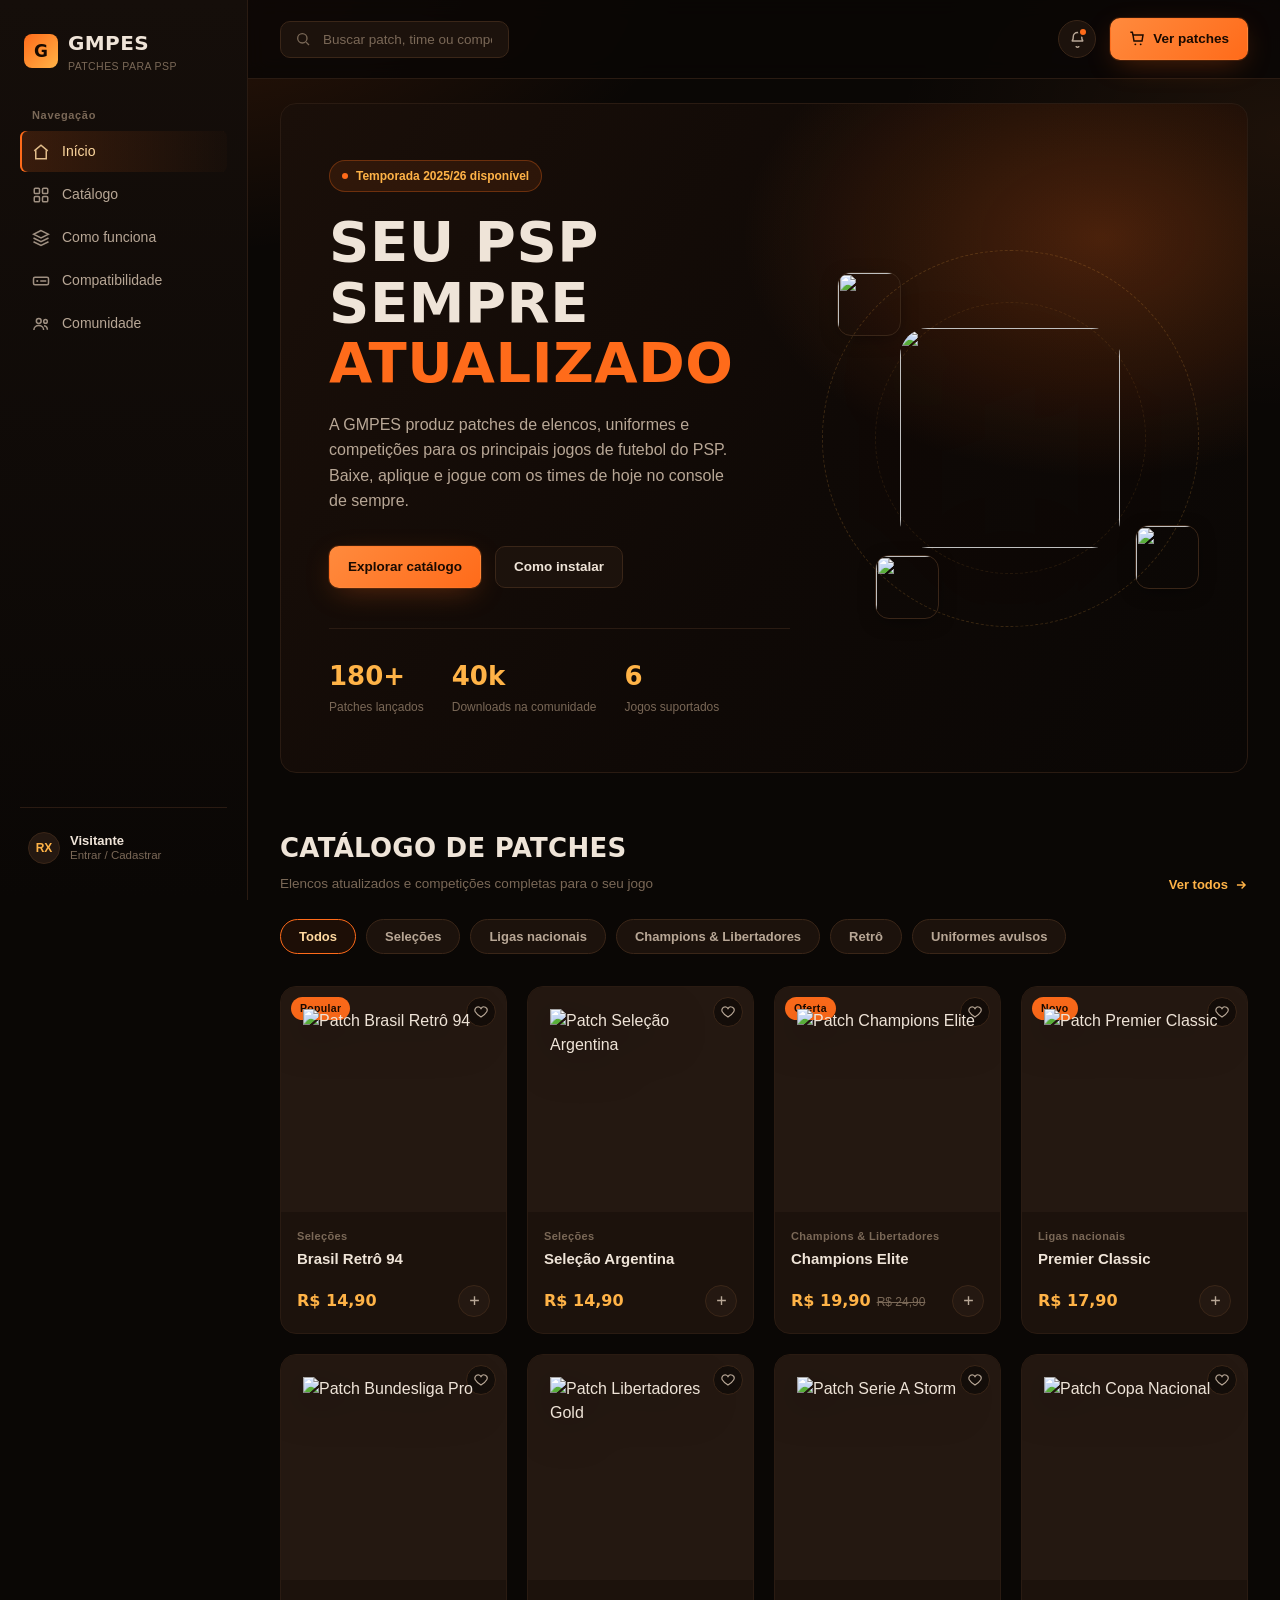
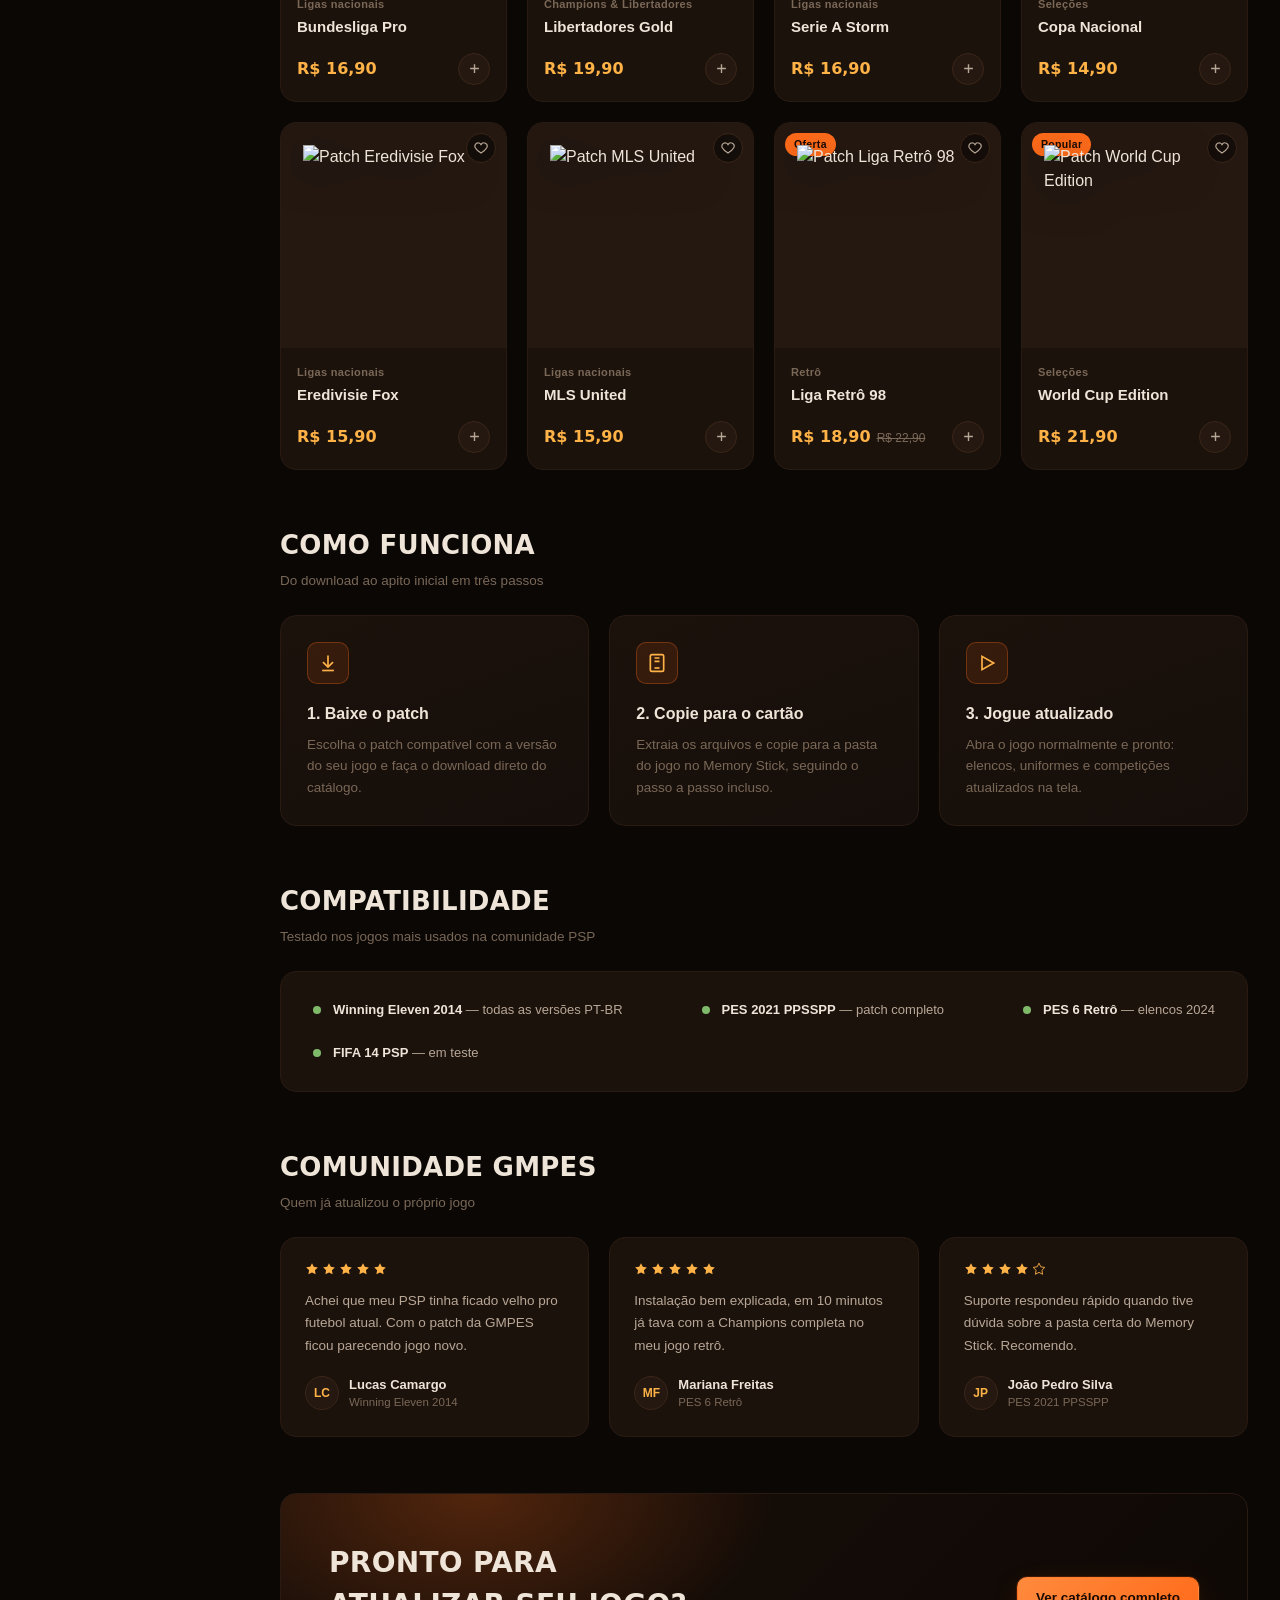
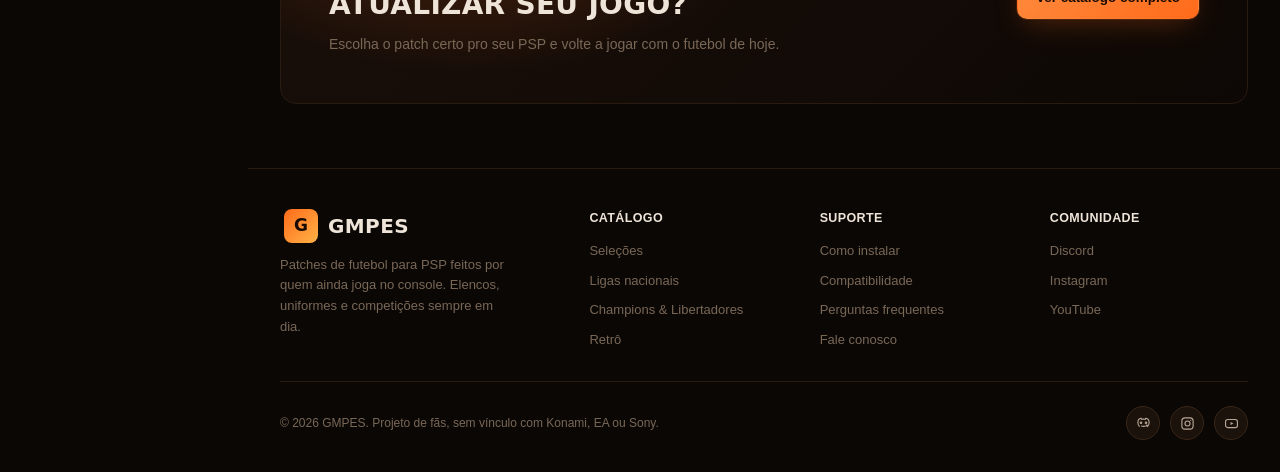
==== index.html @ edc8a73b "Add files via upload" ====
<!DOCTYPE html>
<html lang="pt-BR">
<head>
<meta charset="UTF-8">
<meta name="viewport" content="width=device-width, initial-scale=1.0">
<title>GMPES — Patches para PSP</title>
<meta name="description" content="GMPES cria patches de atualização para jogos de futebol no PSP: uniformes, elencos e competições sempre em dia.">
<link rel="icon" href="data:image/svg+xml,<svg xmlns=%22http://www.w3.org/2000/svg%22 viewBox=%220 0 100 100%22><rect width=%22100%22 height=%22100%22 rx=%2222%22 fill=%22%230A0705%22/><text x=%2250%22 y=%2266%22 font-size=%2255%22 font-family=%22Arial%22 font-weight=%22900%22 fill=%22%23FF6B1A%22 text-anchor=%22middle%22>G</text></svg>">
<link rel="stylesheet" href="styles.css">
</head>
<body>

<div class="bg-glow"></div>
<div class="sidebar-overlay" id="overlay"></div>

<div class="shell">

  <!-- ============ SIDEBAR ============ -->
  <aside class="sidebar" id="sidebar">
    <div class="brand">
      <div class="brand-mark">G</div>
      <div>
        <span class="brand-name">GMPES</span>
        <span class="brand-tag">PATCHES PARA PSP</span>
      </div>
    </div>

    <nav>
      <div class="nav-group-label">Navegação</div>
      <ul class="nav-list">
        <li><a class="nav-link active" href="#inicio">
          <svg viewBox="0 0 24 24" fill="none" stroke="currentColor" stroke-width="2"><path d="M3 10.5 12 3l9 7.5"/><path d="M5 9.5V21h14V9.5"/></svg>
          Início
        </a></li>
        <li><a class="nav-link" href="#catalogo">
          <svg viewBox="0 0 24 24" fill="none" stroke="currentColor" stroke-width="2"><rect x="3" y="3" width="7" height="7" rx="1.5"/><rect x="14" y="3" width="7" height="7" rx="1.5"/><rect x="3" y="14" width="7" height="7" rx="1.5"/><rect x="14" y="14" width="7" height="7" rx="1.5"/></svg>
          Catálogo
        </a></li>
        <li><a class="nav-link" href="#como-funciona">
          <svg viewBox="0 0 24 24" fill="none" stroke="currentColor" stroke-width="2"><path d="M12 2 2 7l10 5 10-5-10-5Z"/><path d="M2 17l10 5 10-5"/><path d="M2 12l10 5 10-5"/></svg>
          Como funciona
        </a></li>
        <li><a class="nav-link" href="#compatibilidade">
          <svg viewBox="0 0 24 24" fill="none" stroke="currentColor" stroke-width="2"><rect x="2" y="7" width="20" height="10" rx="2"/><circle cx="7" cy="12" r="1.4" fill="currentColor" stroke="none"/><path d="M11 12h8"/></svg>
          Compatibilidade
        </a></li>
        <li><a class="nav-link" href="#comunidade">
          <svg viewBox="0 0 24 24" fill="none" stroke="currentColor" stroke-width="2"><circle cx="9" cy="8" r="3.2"/><path d="M2.5 20c0-3.6 2.9-6 6.5-6s6.5 2.4 6.5 6"/><circle cx="18" cy="8.5" r="2.4"/><path d="M16 14.2c2.6.4 4.5 2.4 4.5 5.3"/></svg>
          Comunidade
        </a></li>
      </ul>
    </nav>

    <div class="sidebar-footer">
      <div class="user-chip">
        <div class="user-avatar">RX</div>
        <div class="user-meta">
          <span class="user-name">Visitante</span>
          <span class="user-role">Entrar / Cadastrar</span>
        </div>
      </div>
    </div>
  </aside>

  <!-- ============ MAIN ============ -->
  <div class="main">

    <!-- Topbar -->
    <header class="topbar">
      <div style="display:flex; align-items:center; gap:14px;">
        <button class="menu-toggle" id="menuToggle" aria-label="Abrir menu">
          <svg viewBox="0 0 24 24" fill="none" stroke="currentColor" stroke-width="2"><path d="M3 6h18M3 12h18M3 18h18"/></svg>
        </button>
        <div class="search">
          <svg viewBox="0 0 24 24" fill="none" stroke="currentColor" stroke-width="2"><circle cx="11" cy="11" r="7"/><path d="m21 21-4.3-4.3"/></svg>
          <input type="text" placeholder="Buscar patch, time ou competição...">
        </div>
      </div>
      <div class="topbar-actions">
        <button class="icon-btn" aria-label="Notificações">
          <svg viewBox="0 0 24 24" fill="none" stroke="currentColor" stroke-width="2"><path d="M6 8a6 6 0 0 1 12 0c0 5 2 6 2 6H4s2-1 2-6Z"/><path d="M10 21a2 2 0 0 0 4 0"/></svg>
          <span class="icon-dot"></span>
        </button>
        <a href="#catalogo" class="btn btn-primary">
          <svg viewBox="0 0 24 24" width="16" height="16" fill="none" stroke="currentColor" stroke-width="2.2"><path d="M6 6h15l-1.5 9h-12L6 6Z"/><path d="M6 6 5 2H2"/><circle cx="9.5" cy="20" r="1.4" fill="currentColor" stroke="none"/><circle cx="17.5" cy="20" r="1.4" fill="currentColor" stroke="none"/></svg>
          Ver patches
        </a>
      </div>
    </header>

    <!-- Hero -->
    <section class="hero" id="inicio">
      <div class="hero-content">
        <div class="hero-eyebrow"><span class="pulse"></span> Temporada 2025/26 disponível</div>
        <h1>Seu PSP<br>sempre <span class="hl">atualizado</span></h1>
        <p class="hero-sub">
          A GMPES produz patches de elencos, uniformes e competições para os principais jogos de futebol do PSP.
          Baixe, aplique e jogue com os times de hoje no console de sempre.
        </p>
        <div class="hero-actions">
          <a href="#catalogo" class="btn btn-primary">Explorar catálogo</a>
          <a href="#como-funciona" class="btn btn-ghost">Como instalar</a>
        </div>
        <div class="hero-stats">
          <div>
            <div class="stat-num">180+</div>
            <div class="stat-label">Patches lançados</div>
          </div>
          <div>
            <div class="stat-num">40k</div>
            <div class="stat-label">Downloads na comunidade</div>
          </div>
          <div>
            <div class="stat-num">6</div>
            <div class="stat-label">Jogos suportados</div>
          </div>
        </div>
      </div>
      <div class="hero-visual" aria-hidden="true">
        <div class="patch-orbit"></div>
        <div class="patch-orbit o2"></div>
        <img class="patch-hero" src="assets/patches/p1.svg" alt="">
        <img class="patch-mini m1" src="assets/patches/p4.svg" alt="">
        <img class="patch-mini m2" src="assets/patches/p6.svg" alt="">
        <img class="patch-mini m3" src="assets/patches/p9.svg" alt="">
      </div>
    </section>

    <!-- Catálogo -->
    <section class="section" id="catalogo">
      <div class="section-head">
        <div>
          <h2 class="section-title">Catálogo de patches</h2>
          <p class="section-desc">Elencos atualizados e competições completas para o seu jogo</p>
        </div>
        <a href="#" class="link-more">Ver todos
          <svg viewBox="0 0 24 24" fill="none" stroke="currentColor" stroke-width="2.4"><path d="M5 12h14M13 6l6 6-6 6"/></svg>
        </a>
      </div>

      <div class="chip-row">
        <button class="chip active">Todos</button>
        <button class="chip">Seleções</button>
        <button class="chip">Ligas nacionais</button>
        <button class="chip">Champions &amp; Libertadores</button>
        <button class="chip">Retrô</button>
        <button class="chip">Uniformes avulsos</button>
      </div>

      <div class="grid" id="productGrid"></div>
    </section>

    <!-- Como funciona -->
    <section class="section" id="como-funciona">
      <div class="section-head">
        <div>
          <h2 class="section-title">Como funciona</h2>
          <p class="section-desc">Do download ao apito inicial em três passos</p>
        </div>
      </div>
      <div class="feature-grid">
        <div class="feature-card">
          <div class="feature-icon">
            <svg viewBox="0 0 24 24" fill="none" stroke="currentColor" stroke-width="2"><path d="M12 3v13"/><path d="m6 11 6 6 6-6"/><path d="M5 21h14"/></svg>
          </div>
          <div class="feature-title">1. Baixe o patch</div>
          <div class="feature-desc">Escolha o patch compatível com a versão do seu jogo e faça o download direto do catálogo.</div>
        </div>
        <div class="feature-card">
          <div class="feature-icon">
            <svg viewBox="0 0 24 24" fill="none" stroke="currentColor" stroke-width="2"><rect x="4" y="2" width="16" height="20" rx="2"/><path d="M9 18h6"/><path d="M9 6h6M9 10h6"/></svg>
          </div>
          <div class="feature-title">2. Copie para o cartão</div>
          <div class="feature-desc">Extraia os arquivos e copie para a pasta do jogo no Memory Stick, seguindo o passo a passo incluso.</div>
        </div>
        <div class="feature-card">
          <div class="feature-icon">
            <svg viewBox="0 0 24 24" fill="none" stroke="currentColor" stroke-width="2"><path d="M6 4v16l14-8-14-8Z"/></svg>
          </div>
          <div class="feature-title">3. Jogue atualizado</div>
          <div class="feature-desc">Abra o jogo normalmente e pronto: elencos, uniformes e competições atualizados na tela.</div>
        </div>
      </div>
    </section>

    <!-- Compatibilidade -->
    <section class="section" id="compatibilidade">
      <div class="section-head">
        <div>
          <h2 class="section-title">Compatibilidade</h2>
          <p class="section-desc">Testado nos jogos mais usados na comunidade PSP</p>
        </div>
      </div>
      <div class="compat-strip">
        <div class="compat-item"><span class="compat-dot"></span><span class="compat-text"><b>Winning Eleven 2014</b> — todas as versões PT-BR</span></div>
        <div class="compat-item"><span class="compat-dot"></span><span class="compat-text"><b>PES 2021 PPSSPP</b> — patch completo</span></div>
        <div class="compat-item"><span class="compat-dot"></span><span class="compat-text"><b>PES 6 Retrô</b> — elencos 2024</span></div>
        <div class="compat-item"><span class="compat-dot"></span><span class="compat-text"><b>FIFA 14 PSP</b> — em teste</span></div>
      </div>
    </section>

    <!-- Comunidade / prova social -->
    <section class="section" id="comunidade">
      <div class="section-head">
        <div>
          <h2 class="section-title">Comunidade GMPES</h2>
          <p class="section-desc">Quem já atualizou o próprio jogo</p>
        </div>
      </div>
      <div class="proof-grid">
        <div class="proof-card">
          <div class="proof-stars">
            <svg viewBox="0 0 24 24" fill="currentColor"><path d="M12 2l3.1 6.3 6.9 1-5 4.9 1.2 6.9L12 17.8 5.8 21l1.2-6.9-5-4.9 6.9-1L12 2Z"/></svg>
            <svg viewBox="0 0 24 24" fill="currentColor"><path d="M12 2l3.1 6.3 6.9 1-5 4.9 1.2 6.9L12 17.8 5.8 21l1.2-6.9-5-4.9 6.9-1L12 2Z"/></svg>
            <svg viewBox="0 0 24 24" fill="currentColor"><path d="M12 2l3.1 6.3 6.9 1-5 4.9 1.2 6.9L12 17.8 5.8 21l1.2-6.9-5-4.9 6.9-1L12 2Z"/></svg>
            <svg viewBox="0 0 24 24" fill="currentColor"><path d="M12 2l3.1 6.3 6.9 1-5 4.9 1.2 6.9L12 17.8 5.8 21l1.2-6.9-5-4.9 6.9-1L12 2Z"/></svg>
            <svg viewBox="0 0 24 24" fill="currentColor"><path d="M12 2l3.1 6.3 6.9 1-5 4.9 1.2 6.9L12 17.8 5.8 21l1.2-6.9-5-4.9 6.9-1L12 2Z"/></svg>
          </div>
          <p class="proof-text">Achei que meu PSP tinha ficado velho pro futebol atual. Com o patch da GMPES ficou parecendo jogo novo.</p>
          <div class="proof-user">
            <div class="proof-avatar">LC</div>
            <div>
              <div class="proof-name">Lucas Camargo</div>
              <div class="proof-meta">Winning Eleven 2014</div>
            </div>
          </div>
        </div>
        <div class="proof-card">
          <div class="proof-stars">
            <svg viewBox="0 0 24 24" fill="currentColor"><path d="M12 2l3.1 6.3 6.9 1-5 4.9 1.2 6.9L12 17.8 5.8 21l1.2-6.9-5-4.9 6.9-1L12 2Z"/></svg>
            <svg viewBox="0 0 24 24" fill="currentColor"><path d="M12 2l3.1 6.3 6.9 1-5 4.9 1.2 6.9L12 17.8 5.8 21l1.2-6.9-5-4.9 6.9-1L12 2Z"/></svg>
            <svg viewBox="0 0 24 24" fill="currentColor"><path d="M12 2l3.1 6.3 6.9 1-5 4.9 1.2 6.9L12 17.8 5.8 21l1.2-6.9-5-4.9 6.9-1L12 2Z"/></svg>
            <svg viewBox="0 0 24 24" fill="currentColor"><path d="M12 2l3.1 6.3 6.9 1-5 4.9 1.2 6.9L12 17.8 5.8 21l1.2-6.9-5-4.9 6.9-1L12 2Z"/></svg>
            <svg viewBox="0 0 24 24" fill="currentColor"><path d="M12 2l3.1 6.3 6.9 1-5 4.9 1.2 6.9L12 17.8 5.8 21l1.2-6.9-5-4.9 6.9-1L12 2Z"/></svg>
          </div>
          <p class="proof-text">Instalação bem explicada, em 10 minutos já tava com a Champions completa no meu jogo retrô.</p>
          <div class="proof-user">
            <div class="proof-avatar">MF</div>
            <div>
              <div class="proof-name">Mariana Freitas</div>
              <div class="proof-meta">PES 6 Retrô</div>
            </div>
          </div>
        </div>
        <div class="proof-card">
          <div class="proof-stars">
            <svg viewBox="0 0 24 24" fill="currentColor"><path d="M12 2l3.1 6.3 6.9 1-5 4.9 1.2 6.9L12 17.8 5.8 21l1.2-6.9-5-4.9 6.9-1L12 2Z"/></svg>
            <svg viewBox="0 0 24 24" fill="currentColor"><path d="M12 2l3.1 6.3 6.9 1-5 4.9 1.2 6.9L12 17.8 5.8 21l1.2-6.9-5-4.9 6.9-1L12 2Z"/></svg>
            <svg viewBox="0 0 24 24" fill="currentColor"><path d="M12 2l3.1 6.3 6.9 1-5 4.9 1.2 6.9L12 17.8 5.8 21l1.2-6.9-5-4.9 6.9-1L12 2Z"/></svg>
            <svg viewBox="0 0 24 24" fill="currentColor"><path d="M12 2l3.1 6.3 6.9 1-5 4.9 1.2 6.9L12 17.8 5.8 21l1.2-6.9-5-4.9 6.9-1L12 2Z"/></svg>
            <svg viewBox="0 0 24 24" fill="none" stroke="currentColor" stroke-width="1.5"><path d="M12 2l3.1 6.3 6.9 1-5 4.9 1.2 6.9L12 17.8 5.8 21l1.2-6.9-5-4.9 6.9-1L12 2Z"/></svg>
          </div>
          <p class="proof-text">Suporte respondeu rápido quando tive dúvida sobre a pasta certa do Memory Stick. Recomendo.</p>
          <div class="proof-user">
            <div class="proof-avatar">JP</div>
            <div>
              <div class="proof-name">João Pedro Silva</div>
              <div class="proof-meta">PES 2021 PPSSPP</div>
            </div>
          </div>
        </div>
      </div>

      <div class="cta-banner">
        <div>
          <h2>Pronto para atualizar seu jogo?</h2>
          <p>Escolha o patch certo pro seu PSP e volte a jogar com o futebol de hoje.</p>
        </div>
        <a href="#catalogo" class="btn btn-primary">Ver catálogo completo</a>
      </div>
    </section>

    <!-- Footer -->
    <footer>
      <div class="container" style="padding:0;">
        <div class="footer-grid">
          <div class="footer-brand">
            <div class="brand">
              <div class="brand-mark">G</div>
              <span class="brand-name">GMPES</span>
            </div>
            <p>Patches de futebol para PSP feitos por quem ainda joga no console. Elencos, uniformes e competições sempre em dia.</p>
          </div>
          <div>
            <div class="footer-col-title">Catálogo</div>
            <div class="footer-links">
              <a href="#catalogo">Seleções</a>
              <a href="#catalogo">Ligas nacionais</a>
              <a href="#catalogo">Champions &amp; Libertadores</a>
              <a href="#catalogo">Retrô</a>
            </div>
          </div>
          <div>
            <div class="footer-col-title">Suporte</div>
            <div class="footer-links">
              <a href="#como-funciona">Como instalar</a>
              <a href="#compatibilidade">Compatibilidade</a>
              <a href="#">Perguntas frequentes</a>
              <a href="#">Fale conosco</a>
            </div>
          </div>
          <div>
            <div class="footer-col-title">Comunidade</div>
            <div class="footer-links">
              <a href="#">Discord</a>
              <a href="#">Instagram</a>
              <a href="#">YouTube</a>
            </div>
          </div>
        </div>
        <div class="footer-bottom">
          <span>© 2026 GMPES. Projeto de fãs, sem vínculo com Konami, EA ou Sony.</span>
          <div class="social-row">
            <a class="social-btn" href="#" aria-label="Discord">
              <svg viewBox="0 0 24 24" fill="none" stroke="currentColor" stroke-width="1.8"><path d="M8 12a1.2 1.2 0 1 1 0-2.4A1.2 1.2 0 0 1 8 12Zm8 0a1.2 1.2 0 1 1 0-2.4A1.2 1.2 0 0 1 16 12Z"/><path d="M6 17c-2-1-3-3-3-6.5C3 6 5 4 8 3.5l1 1.8c1-.2 2-.3 3-.3s2 .1 3 .3L16 3.5C19 4 21 6 21 10.5c0 3.5-1 5.5-3 6.5l-1.2-2c.6-.3 1.1-.6 1.5-1"/><path d="M8.5 15.5s1.3 1 3.5 1 3.5-1 3.5-1"/></svg>
            </a>
            <a class="social-btn" href="#" aria-label="Instagram">
              <svg viewBox="0 0 24 24" fill="none" stroke="currentColor" stroke-width="1.8"><rect x="3" y="3" width="18" height="18" rx="5"/><circle cx="12" cy="12" r="4"/><circle cx="17.2" cy="6.8" r="1" fill="currentColor" stroke="none"/></svg>
            </a>
            <a class="social-btn" href="#" aria-label="YouTube">
              <svg viewBox="0 0 24 24" fill="none" stroke="currentColor" stroke-width="1.8"><rect x="2.5" y="5.5" width="19" height="13" rx="3.5"/><path d="M10.5 9.5v5l4.5-2.5-4.5-2.5Z" fill="currentColor" stroke="none"/></svg>
            </a>
          </div>
        </div>
      </div>
    </footer>

  </div>
</div>

<script src="app.js"></script>
</body>
</html>
---- styles.css ----
/* ===========================================================
   GMPES — Design tokens
   =========================================================== */
:root{
  --black:        #0A0705;
  --charcoal:     #150E0A;
  --surface:      #1C120C;
  --surface-2:    #241811;
  --line:         #3A2618;
  --line-soft:    #2A1B12;

  --ember:        #FF6B1A;
  --ember-bright: #FF8A3D;
  --amber:        #FFB347;
  --amber-soft:   #FFD9A0;

  --text:         #EFE4D8;
  --text-dim:     #B8A796;
  --text-faint:   #7A6857;

  --success:      #7FBA6B;

  --font-display: "Big Shoulders Display", "Arial Narrow", system-ui, sans-serif;
  --font-body:    "Inter", -apple-system, BlinkMacSystemFont, "Segoe UI", Helvetica, Arial, sans-serif;

  --radius-sm: 6px;
  --radius-md: 10px;
  --radius-lg: 16px;

  --shadow-ember: 0 0 0 1px rgba(255,107,26,0.15), 0 8px 30px -8px rgba(255,107,26,0.35);
  --shadow-card: 0 4px 20px -6px rgba(0,0,0,0.6);
}

*, *::before, *::after{ box-sizing: border-box; }
html{ scroll-behavior: smooth; }
body{
  margin:0;
  background: var(--black);
  color: var(--text);
  font-family: var(--font-body);
  -webkit-font-smoothing: antialiased;
  line-height: 1.5;
}
img{ max-width:100%; display:block; }
a{ color:inherit; text-decoration:none; }
button{ font-family:inherit; cursor:pointer; }
ul{ list-style:none; margin:0; padding:0; }
h1,h2,h3,h4{ margin:0; font-family: var(--font-display); font-weight:700; letter-spacing:0.01em; }
p{ margin:0; }

::selection{ background: var(--ember); color:#1a0a00; }

:focus-visible{
  outline: 2px solid var(--amber);
  outline-offset: 2px;
  border-radius: 4px;
}

/* subtle noise/gradient backdrop */
.bg-glow{
  position: fixed;
  inset: 0;
  z-index: -1;
  background:
    radial-gradient(ellipse 900px 500px at 12% -5%, rgba(255,107,26,0.16), transparent 60%),
    radial-gradient(ellipse 700px 500px at 100% 15%, rgba(255,140,60,0.08), transparent 55%),
    var(--black);
  pointer-events: none;
}

.container{
  max-width: 1360px;
  margin: 0 auto;
  padding: 0 32px;
}

/* ===========================================================
   Layout shell: sidebar + main
   =========================================================== */
.shell{
  display: grid;
  grid-template-columns: 248px 1fr;
  min-height: 100vh;
}

.sidebar{
  position: sticky;
  top: 0;
  height: 100vh;
  border-right: 1px solid var(--line-soft);
  background: linear-gradient(180deg, var(--charcoal), var(--black));
  display: flex;
  flex-direction: column;
  padding: 28px 20px;
  gap: 32px;
}

.brand{
  display:flex;
  align-items:center;
  gap:10px;
  padding: 0 4px;
}
.brand-mark{
  width: 34px; height: 34px;
  border-radius: 8px;
  background: linear-gradient(135deg, var(--ember), var(--amber));
  display:flex; align-items:center; justify-content:center;
  font-family: var(--font-display);
  font-weight: 800;
  font-size: 17px;
  color: #180a00;
  flex-shrink:0;
}
.brand-name{
  font-family: var(--font-display);
  font-size: 20px;
  font-weight: 800;
  letter-spacing: 0.02em;
  color: var(--text);
}
.brand-tag{
  display:block;
  font-family: var(--font-body);
  font-size: 10.5px;
  font-weight: 500;
  color: var(--text-faint);
  letter-spacing: 0.04em;
  margin-top: 1px;
}

.nav-group-label{
  font-size: 11px;
  color: var(--text-faint);
  font-weight: 600;
  letter-spacing: 0.06em;
  padding: 0 12px;
  margin-bottom: 8px;
}

.nav-list{ display:flex; flex-direction:column; gap: 2px; }
.nav-link{
  display:flex;
  align-items:center;
  gap: 12px;
  padding: 10px 12px;
  border-radius: var(--radius-sm);
  color: var(--text-dim);
  font-size: 14px;
  font-weight: 500;
  transition: background 0.15s ease, color 0.15s ease;
}
.nav-link svg{ width:18px; height:18px; flex-shrink:0; opacity:0.85; }
.nav-link:hover{
  background: var(--surface);
  color: var(--text);
}
.nav-link.active{
  background: linear-gradient(90deg, rgba(255,107,26,0.16), rgba(255,107,26,0.02));
  color: var(--amber-soft);
  box-shadow: inset 2px 0 0 var(--ember);
}

.sidebar-footer{
  margin-top: auto;
  border-top: 1px solid var(--line-soft);
  padding-top: 16px;
}
.user-chip{
  display:flex;
  align-items:center;
  gap: 10px;
  padding: 8px;
  border-radius: var(--radius-sm);
}
.user-avatar{
  width: 32px; height:32px; border-radius: 50%;
  background: var(--surface-2);
  border: 1px solid var(--line);
  display:flex; align-items:center; justify-content:center;
  font-size: 12px; font-weight:700; color: var(--amber);
}
.user-meta{ display:flex; flex-direction:column; line-height:1.2; }
.user-name{ font-size: 13px; font-weight:600; color: var(--text); }
.user-role{ font-size: 11.5px; color: var(--text-faint); }

.main{ min-width: 0; }

/* ===========================================================
   Topbar
   =========================================================== */
.topbar{
  position: sticky;
  top:0;
  z-index: 20;
  display:flex;
  align-items:center;
  justify-content:space-between;
  gap: 20px;
  padding: 18px 32px;
  background: rgba(10,7,5,0.85);
  backdrop-filter: blur(10px);
  border-bottom: 1px solid var(--line-soft);
}
.search{
  flex:1;
  max-width: 420px;
  display:flex;
  align-items:center;
  gap: 10px;
  background: var(--surface);
  border: 1px solid var(--line);
  border-radius: var(--radius-md);
  padding: 9px 14px;
  color: var(--text-faint);
}
.search svg{ width:16px; height:16px; flex-shrink:0; }
.search input{
  background:none; border:none; outline:none;
  color: var(--text); font-size: 13.5px; width:100%;
  font-family: var(--font-body);
}
.search input::placeholder{ color: var(--text-faint); }

.topbar-actions{ display:flex; align-items:center; gap:14px; }
.icon-btn{
  width: 38px; height:38px;
  display:flex; align-items:center; justify-content:center;
  border-radius: 50%;
  background: var(--surface);
  border: 1px solid var(--line);
  color: var(--text-dim);
  position: relative;
  transition: border-color .15s ease, color .15s ease;
}
.icon-btn:hover{ border-color: var(--ember); color: var(--amber-soft); }
.icon-btn svg{ width:17px; height:17px; }
.icon-dot{
  position:absolute; top:8px; right:9px;
  width:6px; height:6px; border-radius:50%;
  background: var(--ember);
  box-shadow: 0 0 0 2px var(--surface);
}

.btn{
  display:inline-flex;
  align-items:center;
  gap: 8px;
  padding: 10px 18px;
  border-radius: var(--radius-md);
  font-size: 13.5px;
  font-weight: 600;
  border: 1px solid transparent;
  transition: transform .12s ease, box-shadow .15s ease, background .15s ease;
  white-space: nowrap;
}
.btn:active{ transform: translateY(1px); }
.btn-primary{
  background: linear-gradient(135deg, var(--ember-bright), var(--ember));
  color: #1a0a00;
  box-shadow: var(--shadow-ember);
}
.btn-primary:hover{ filter: brightness(1.08); }
.btn-ghost{
  background: var(--surface);
  border-color: var(--line);
  color: var(--text);
}
.btn-ghost:hover{ border-color: var(--ember); color: var(--amber-soft); }
.btn-sm{ padding: 7px 14px; font-size:12.5px; }

/* ===========================================================
   Hero
   =========================================================== */
.hero{
  position: relative;
  margin: 24px 32px 0;
  border-radius: var(--radius-lg);
  overflow: hidden;
  border: 1px solid var(--line-soft);
  background:
    radial-gradient(ellipse 600px 400px at 85% 20%, rgba(255,107,26,0.25), transparent 60%),
    linear-gradient(120deg, #1a0f09 0%, #0f0906 55%, #0a0705 100%);
  padding: 56px 48px;
  display:grid;
  grid-template-columns: 1.1fr 0.9fr;
  gap: 32px;
  align-items:center;
}
.hero-eyebrow{
  display:inline-flex;
  align-items:center;
  gap:8px;
  font-size: 12px;
  font-weight: 600;
  color: var(--amber);
  background: rgba(255,107,26,0.1);
  border: 1px solid rgba(255,107,26,0.3);
  padding: 6px 12px;
  border-radius: 100px;
  margin-bottom: 20px;
}
.hero-eyebrow .pulse{
  width:6px; height:6px; border-radius:50%;
  background: var(--ember);
  box-shadow: 0 0 0 0 rgba(255,107,26,0.6);
  animation: pulse 2s infinite;
}
@keyframes pulse{
  0%{ box-shadow: 0 0 0 0 rgba(255,107,26,0.55); }
  70%{ box-shadow: 0 0 0 8px rgba(255,107,26,0); }
  100%{ box-shadow: 0 0 0 0 rgba(255,107,26,0); }
}
.hero h1{
  font-size: 56px;
  line-height: 1.08;
  color: var(--text);
  text-transform: uppercase;
  max-width: 11ch;
  letter-spacing: 0.01em;
}
.hero h1 .hl{ color: var(--ember); }
.hero-sub{
  margin-top: 18px;
  font-size: 16px;
  color: var(--text-dim);
  max-width: 46ch;
  line-height:1.6;
}
.hero-actions{ display:flex; gap:14px; margin-top:32px; }

.hero-stats{
  display:flex;
  gap: 28px;
  margin-top: 40px;
  padding-top: 28px;
  border-top: 1px solid var(--line-soft);
}
.stat-num{
  font-family: var(--font-display);
  font-size: 26px;
  color: var(--amber);
  font-weight: 800;
}
.stat-label{ font-size: 12px; color: var(--text-faint); margin-top:2px; }

/* hero visual: patch showcase */
.hero-visual{
  position: relative;
  aspect-ratio: 1/1;
  display:flex;
  align-items:center;
  justify-content:center;
}
.patch-orbit{
  position:absolute;
  inset: 0;
  border: 1px dashed rgba(255,179,71,0.18);
  border-radius: 50%;
}
.patch-orbit.o2{ inset: 14%; border-color: rgba(255,179,71,0.1); }
.patch-hero{
  width: 220px; height: 220px;
  border-radius: 28px;
  filter: drop-shadow(0 20px 50px rgba(255,107,26,0.35));
  animation: float 5s ease-in-out infinite;
}
@keyframes float{
  0%,100%{ transform: translateY(0px) rotate(-2deg); }
  50%{ transform: translateY(-14px) rotate(2deg); }
}
.patch-mini{
  position:absolute;
  width: 64px; height:64px;
  border-radius: 14px;
  box-shadow: var(--shadow-card);
  border: 1px solid var(--line);
}
.patch-mini.m1{ top: 6%; left: 4%; }
.patch-mini.m2{ bottom: 10%; right: 0%; }
.patch-mini.m3{ bottom: 2%; left: 14%; }

/* ===========================================================
   Section headers
   =========================================================== */
.section{ padding: 56px 32px 0; }
.section-head{
  display:flex;
  align-items:flex-end;
  justify-content:space-between;
  margin-bottom: 24px;
  gap: 16px;
}
.section-title{ font-size: 26px; color: var(--text); text-transform: uppercase; letter-spacing:0.01em; }
.section-desc{ font-size: 13.5px; color: var(--text-faint); margin-top: 6px; }
.link-more{
  font-size: 13px;
  font-weight: 600;
  color: var(--amber);
  display:flex; align-items:center; gap:6px;
  flex-shrink:0;
}
.link-more svg{ width:14px; height:14px; }

/* category chips */
.chip-row{
  display:flex;
  gap:10px;
  overflow-x:auto;
  padding-bottom: 4px;
  margin-bottom: 28px;
}
.chip{
  flex-shrink:0;
  padding: 9px 18px;
  border-radius: 100px;
  border: 1px solid var(--line);
  background: var(--surface);
  color: var(--text-dim);
  font-size: 13px;
  font-weight: 600;
  transition: all .15s ease;
}
.chip.active, .chip:hover{
  border-color: var(--ember);
  color: var(--amber-soft);
  background: rgba(255,107,26,0.08);
}

/* ===========================================================
   Product grid / cards
   =========================================================== */
.grid{
  display:grid;
  grid-template-columns: repeat(4, 1fr);
  gap: 20px;
}
.card{
  background: var(--surface);
  border: 1px solid var(--line-soft);
  border-radius: var(--radius-lg);
  overflow: hidden;
  transition: transform .18s ease, border-color .18s ease, box-shadow .18s ease;
  position: relative;
}
.card:hover{
  transform: translateY(-4px);
  border-color: rgba(255,107,26,0.5);
  box-shadow: var(--shadow-ember);
}
.card-media{
  aspect-ratio: 1/1;
  background: var(--surface-2);
  position:relative;
  display:flex; align-items:center; justify-content:center;
  padding: 22px;
}
.card-media img{ width:100%; height:100%; object-fit:contain; filter: drop-shadow(0 8px 20px rgba(0,0,0,0.5)); }
.card-badge{
  position:absolute; top:10px; left:10px;
  font-size: 10.5px;
  font-weight:700;
  letter-spacing:0.03em;
  padding: 4px 9px;
  border-radius: 100px;
  background: var(--ember);
  color:#1a0a00;
}
.card-badge.soft{ background: var(--surface); color: var(--text-dim); border:1px solid var(--line); }
.card-fav{
  position:absolute; top:10px; right:10px;
  width:30px; height:30px;
  border-radius:50%;
  background: rgba(10,7,5,0.6);
  border: 1px solid var(--line);
  display:flex; align-items:center; justify-content:center;
  color: var(--text-dim);
}
.card-fav svg{ width:14px; height:14px; }
.card-body{ padding: 16px; }
.card-cat{ font-size:11px; color: var(--text-faint); font-weight:600; letter-spacing:0.03em; margin-bottom:4px; }
.card-title{ font-size: 15px; font-weight:700; color: var(--text); font-family: var(--font-body); }
.card-foot{ display:flex; align-items:center; justify-content:space-between; margin-top:14px; }
.price{ display:flex; align-items:baseline; gap:6px; }
.price-now{ font-size:16px; font-weight:800; color:var(--amber); font-family: var(--font-display); }
.price-old{ font-size:12px; color: var(--text-faint); text-decoration: line-through; }
.add-btn{
  width:32px; height:32px;
  border-radius:50%;
  background: var(--surface-2);
  border:1px solid var(--line);
  color: var(--text-dim);
  display:flex; align-items:center; justify-content:center;
  transition: background .15s ease, color .15s ease, border-color .15s ease;
}
.add-btn:hover{ background: var(--ember); color:#1a0a00; border-color: var(--ember); }
.add-btn svg{ width:15px; height:15px; }

/* ===========================================================
   Feature / how it works
   =========================================================== */
.feature-grid{
  display:grid;
  grid-template-columns: repeat(3, 1fr);
  gap: 20px;
}
.feature-card{
  background: linear-gradient(160deg, var(--surface), var(--charcoal));
  border: 1px solid var(--line-soft);
  border-radius: var(--radius-lg);
  padding: 26px;
}
.feature-icon{
  width: 42px; height:42px;
  border-radius: 10px;
  background: rgba(255,107,26,0.12);
  border: 1px solid rgba(255,107,26,0.3);
  color: var(--amber);
  display:flex; align-items:center; justify-content:center;
  margin-bottom: 18px;
}
.feature-icon svg{ width:20px; height:20px; }
.feature-title{ font-size: 16px; font-weight:700; color:var(--text); margin-bottom:8px; font-family: var(--font-body); }
.feature-desc{ font-size: 13.5px; color: var(--text-faint); line-height:1.6; }

/* ===========================================================
   Compatibility strip
   =========================================================== */
.compat-strip{
  display:flex;
  align-items:center;
  justify-content:space-between;
  gap: 24px;
  background: var(--surface);
  border: 1px solid var(--line-soft);
  border-radius: var(--radius-lg);
  padding: 28px 32px;
  flex-wrap: wrap;
}
.compat-item{ display:flex; align-items:center; gap:12px; }
.compat-dot{ width:8px; height:8px; border-radius:50%; background: var(--success); flex-shrink:0; }
.compat-text{ font-size: 13px; color: var(--text-dim); }
.compat-text b{ color: var(--text); }

/* ===========================================================
   Testimonial / social proof
   =========================================================== */
.proof-grid{
  display:grid;
  grid-template-columns: repeat(3, 1fr);
  gap: 20px;
}
.proof-card{
  background: var(--surface);
  border: 1px solid var(--line-soft);
  border-radius: var(--radius-lg);
  padding: 24px;
}
.proof-stars{ display:flex; gap:3px; margin-bottom:14px; color: var(--amber); }
.proof-stars svg{ width:14px; height:14px; }
.proof-text{ font-size: 13.5px; color: var(--text-dim); line-height:1.65; margin-bottom:18px; }
.proof-user{ display:flex; align-items:center; gap:10px; }
.proof-avatar{
  width:34px; height:34px; border-radius:50%;
  background: var(--surface-2); border:1px solid var(--line);
  display:flex; align-items:center; justify-content:center;
  font-size:12px; font-weight:700; color: var(--amber);
}
.proof-name{ font-size:13px; font-weight:600; color:var(--text); }
.proof-meta{ font-size:11.5px; color:var(--text-faint); }

/* ===========================================================
   CTA banner
   =========================================================== */
.cta-banner{
  margin-top: 56px;
  border-radius: var(--radius-lg);
  padding: 48px;
  background:
    radial-gradient(ellipse 500px 300px at 20% 0%, rgba(255,107,26,0.25), transparent 60%),
    linear-gradient(135deg, #1a0f09, #0d0805);
  border: 1px solid var(--line-soft);
  display:flex;
  align-items:center;
  justify-content:space-between;
  gap: 24px;
  flex-wrap: wrap;
}
.cta-banner h2{ font-size: 28px; color:var(--text); text-transform:uppercase; max-width: 20ch; }
.cta-banner p{ color: var(--text-faint); margin-top:8px; font-size:14px; }

/* ===========================================================
   Footer
   =========================================================== */
footer{
  margin-top: 64px;
  border-top: 1px solid var(--line-soft);
  padding: 40px 32px 32px;
}
.footer-grid{
  display:grid;
  grid-template-columns: 1.4fr 1fr 1fr 1fr;
  gap: 32px;
  margin-bottom: 32px;
}
.footer-brand p{ font-size:13px; color:var(--text-faint); margin-top:12px; line-height:1.6; max-width:32ch; }
.footer-col-title{ font-size:12.5px; font-weight:700; color:var(--text); margin-bottom:14px; text-transform:uppercase; letter-spacing:0.03em; }
.footer-links{ display:flex; flex-direction:column; gap:10px; }
.footer-links a{ font-size:13px; color:var(--text-faint); transition: color .15s ease; }
.footer-links a:hover{ color: var(--amber); }
.footer-bottom{
  display:flex; align-items:center; justify-content:space-between;
  padding-top:24px; border-top:1px solid var(--line-soft);
  font-size:12px; color:var(--text-faint);
  flex-wrap:wrap; gap:12px;
}
.social-row{ display:flex; gap:10px; }
.social-btn{
  width:34px; height:34px; border-radius:50%;
  background:var(--surface); border:1px solid var(--line);
  display:flex; align-items:center; justify-content:center;
  color:var(--text-dim);
}
.social-btn svg{ width:15px; height:15px; }

/* ===========================================================
   Mobile nav toggle
   =========================================================== */
.menu-toggle{
  display:none;
  width:38px; height:38px;
  border-radius: var(--radius-sm);
  background: var(--surface);
  border: 1px solid var(--line);
  color: var(--text);
  align-items:center; justify-content:center;
}
.menu-toggle svg{ width:18px; height:18px; }

/* ===========================================================
   Responsive
   =========================================================== */
@media (max-width: 1100px){
  .grid{ grid-template-columns: repeat(3,1fr); }
  .feature-grid, .proof-grid{ grid-template-columns: repeat(3,1fr); }
  .hero h1{ font-size: 44px; }
}

@media (max-width: 900px){
  .shell{ grid-template-columns: 1fr; }
  .sidebar{
    position: fixed;
    left:0; top:0;
    width: 260px;
    z-index: 50;
    transform: translateX(-100%);
    transition: transform .25s ease;
    box-shadow: 20px 0 60px rgba(0,0,0,0.5);
  }
  .sidebar.open{ transform: translateX(0); }
  .menu-toggle{ display:flex; }
  .sidebar-overlay{
    display:none;
    position:fixed; inset:0; background: rgba(0,0,0,0.6);
    z-index:40;
  }
  .sidebar-overlay.open{ display:block; }
  .hero{ grid-template-columns: 1fr; padding: 40px 28px; margin: 16px 16px 0; }
  .hero-visual{ display:none; }
  .section{ padding: 44px 16px 0; }
  .topbar{ padding: 14px 16px; }
  .search{ max-width: none; }
  .grid{ grid-template-columns: repeat(2,1fr); }
  .feature-grid{ grid-template-columns: 1fr; }
  .proof-grid{ grid-template-columns: 1fr; }
  .footer-grid{ grid-template-columns: 1fr 1fr; }
  .cta-banner{ flex-direction:column; align-items:flex-start; }
  .hero-stats{ flex-wrap:wrap; row-gap:16px; }
}

@media (max-width: 560px){
  .grid{ grid-template-columns: repeat(2,1fr); gap:12px; }
  .hero h1{ font-size: 34px; }
  .section-title{ font-size:20px; }
  .footer-grid{ grid-template-columns: 1fr; }
  .compat-strip{ flex-direction:column; align-items:flex-start; }
}
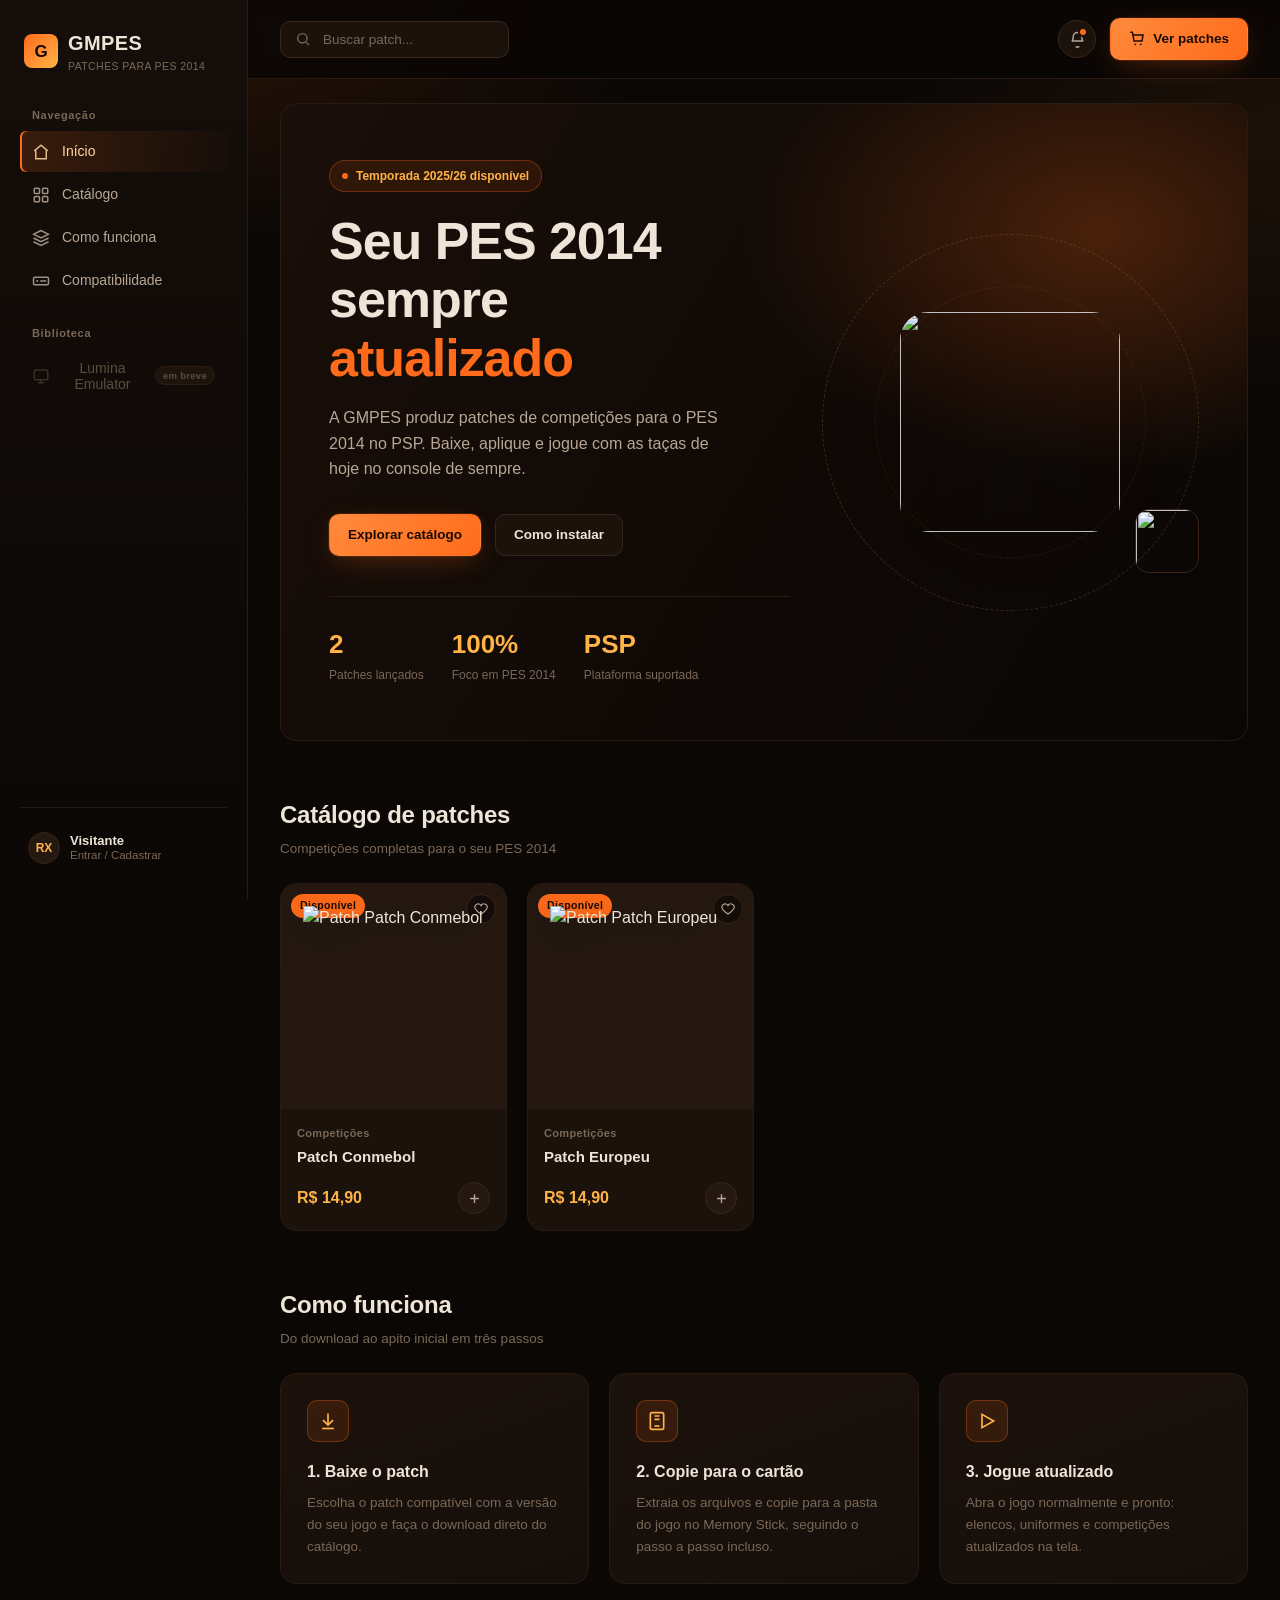
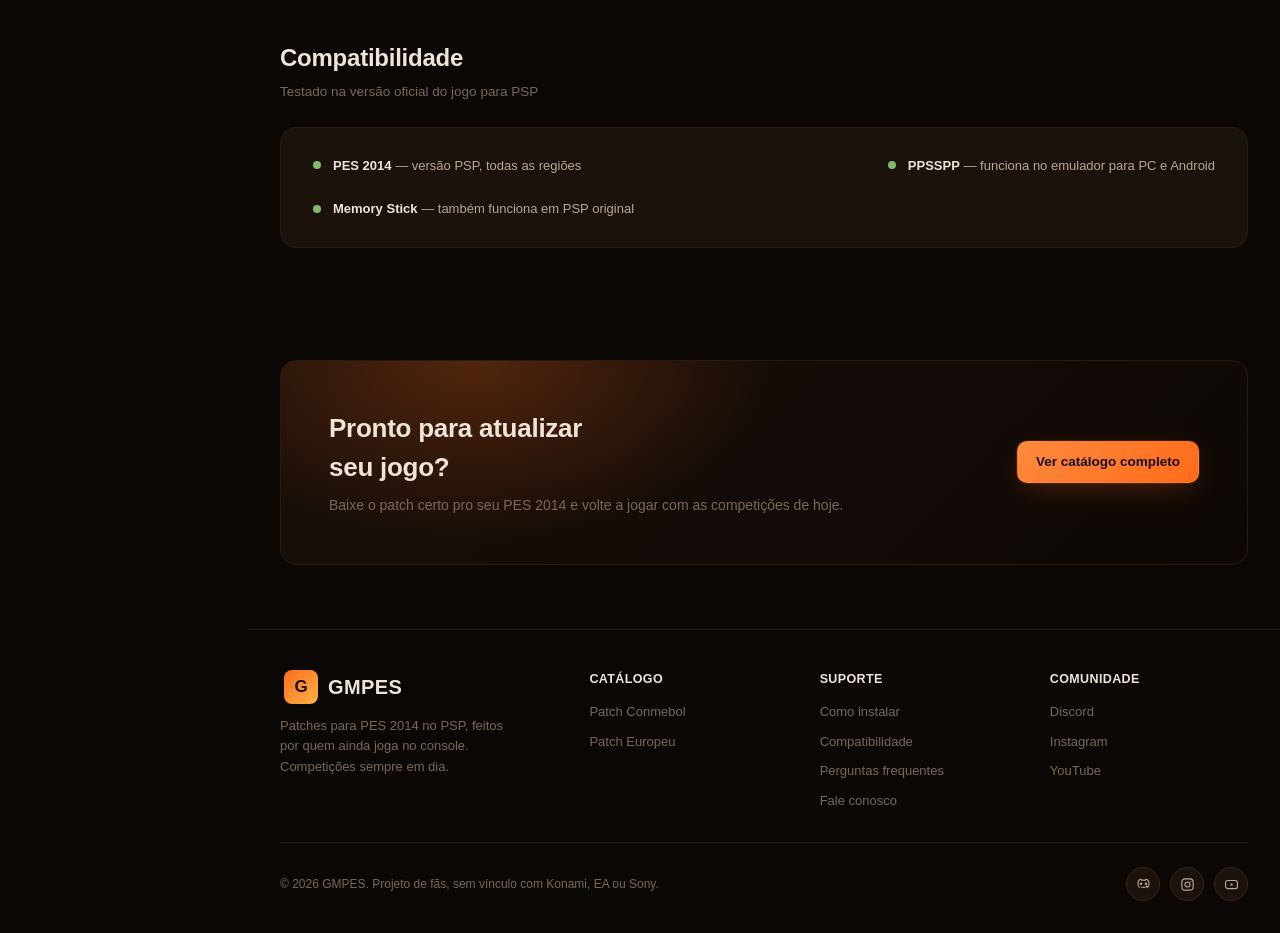
==== commit cb440850: "Add files via upload" ====
--- a/index.html
+++ b/index.html
@@ -15,13 +15,12 @@
 
 <div class="shell">
 
-  <!-- ============ SIDEBAR ============ -->
   <aside class="sidebar" id="sidebar">
     <div class="brand">
       <div class="brand-mark">G</div>
       <div>
         <span class="brand-name">GMPES</span>
-        <span class="brand-tag">PATCHES PARA PSP</span>
+        <span class="brand-tag">PATCHES PARA PES 2014</span>
       </div>
     </div>
 
@@ -44,10 +43,17 @@
           <svg viewBox="0 0 24 24" fill="none" stroke="currentColor" stroke-width="2"><rect x="2" y="7" width="20" height="10" rx="2"/><circle cx="7" cy="12" r="1.4" fill="currentColor" stroke="none"/><path d="M11 12h8"/></svg>
           Compatibilidade
         </a></li>
-        <li><a class="nav-link" href="#comunidade">
-          <svg viewBox="0 0 24 24" fill="none" stroke="currentColor" stroke-width="2"><circle cx="9" cy="8" r="3.2"/><path d="M2.5 20c0-3.6 2.9-6 6.5-6s6.5 2.4 6.5 6"/><circle cx="18" cy="8.5" r="2.4"/><path d="M16 14.2c2.6.4 4.5 2.4 4.5 5.3"/></svg>
-          Comunidade
-        </a></li>
+      </ul>
+
+      <div class="nav-group-label" style="margin-top:24px;">Biblioteca</div>
+      <ul class="nav-list">
+        <li>
+          <button class="nav-link nav-link-disabled" disabled title="Em desenvolvimento">
+            <svg viewBox="0 0 24 24" fill="none" stroke="currentColor" stroke-width="2"><rect x="3" y="4" width="18" height="13" rx="2"/><path d="M8 21h8M12 17v4"/></svg>
+            Lumina Emulator
+            <span class="nav-soon">em breve</span>
+          </button>
+        </li>
       </ul>
     </nav>
 
@@ -62,10 +68,8 @@
     </div>
   </aside>
 
-  <!-- ============ MAIN ============ -->
   <div class="main">
 
-    <!-- Topbar -->
     <header class="topbar">
       <div style="display:flex; align-items:center; gap:14px;">
         <button class="menu-toggle" id="menuToggle" aria-label="Abrir menu">
@@ -73,7 +77,7 @@
         </button>
         <div class="search">
           <svg viewBox="0 0 24 24" fill="none" stroke="currentColor" stroke-width="2"><circle cx="11" cy="11" r="7"/><path d="m21 21-4.3-4.3"/></svg>
-          <input type="text" placeholder="Buscar patch, time ou competição...">
+          <input type="text" placeholder="Buscar patch...">
         </div>
       </div>
       <div class="topbar-actions">
@@ -88,14 +92,13 @@
       </div>
     </header>
 
-    <!-- Hero -->
     <section class="hero" id="inicio">
       <div class="hero-content">
         <div class="hero-eyebrow"><span class="pulse"></span> Temporada 2025/26 disponível</div>
-        <h1>Seu PSP<br>sempre <span class="hl">atualizado</span></h1>
+        <h1>Seu PES 2014<br>sempre <span class="hl">atualizado</span></h1>
         <p class="hero-sub">
-          A GMPES produz patches de elencos, uniformes e competições para os principais jogos de futebol do PSP.
-          Baixe, aplique e jogue com os times de hoje no console de sempre.
+          A GMPES produz patches de competições para o PES 2014 no PSP.
+          Baixe, aplique e jogue com as taças de hoje no console de sempre.
         </p>
         <div class="hero-actions">
           <a href="#catalogo" class="btn btn-primary">Explorar catálogo</a>
@@ -103,54 +106,38 @@
         </div>
         <div class="hero-stats">
           <div>
-            <div class="stat-num">180+</div>
+            <div class="stat-num">2</div>
             <div class="stat-label">Patches lançados</div>
           </div>
           <div>
-            <div class="stat-num">40k</div>
-            <div class="stat-label">Downloads na comunidade</div>
-          </div>
-          <div>
-            <div class="stat-num">6</div>
-            <div class="stat-label">Jogos suportados</div>
+            <div class="stat-num">100%</div>
+            <div class="stat-label">Foco em PES 2014</div>
+          </div>
+          <div>
+            <div class="stat-num">PSP</div>
+            <div class="stat-label">Plataforma suportada</div>
           </div>
         </div>
       </div>
       <div class="hero-visual" aria-hidden="true">
         <div class="patch-orbit"></div>
         <div class="patch-orbit o2"></div>
-        <img class="patch-hero" src="assets/patches/p1.svg" alt="">
-        <img class="patch-mini m1" src="assets/patches/p4.svg" alt="">
-        <img class="patch-mini m2" src="assets/patches/p6.svg" alt="">
-        <img class="patch-mini m3" src="assets/patches/p9.svg" alt="">
-      </div>
-    </section>
-
-    <!-- Catálogo -->
+        <img class="patch-hero" src="assets/patches/conmebol.svg" alt="">
+        <img class="patch-mini m2" src="assets/patches/europeu.svg" alt="">
+      </div>
+    </section>
+
     <section class="section" id="catalogo">
       <div class="section-head">
         <div>
           <h2 class="section-title">Catálogo de patches</h2>
-          <p class="section-desc">Elencos atualizados e competições completas para o seu jogo</p>
-        </div>
-        <a href="#" class="link-more">Ver todos
-          <svg viewBox="0 0 24 24" fill="none" stroke="currentColor" stroke-width="2.4"><path d="M5 12h14M13 6l6 6-6 6"/></svg>
-        </a>
-      </div>
-
-      <div class="chip-row">
-        <button class="chip active">Todos</button>
-        <button class="chip">Seleções</button>
-        <button class="chip">Ligas nacionais</button>
-        <button class="chip">Champions &amp; Libertadores</button>
-        <button class="chip">Retrô</button>
-        <button class="chip">Uniformes avulsos</button>
+          <p class="section-desc">Competições completas para o seu PES 2014</p>
+        </div>
       </div>
 
       <div class="grid" id="productGrid"></div>
     </section>
 
-    <!-- Como funciona -->
     <section class="section" id="como-funciona">
       <div class="section-head">
         <div>
@@ -183,94 +170,30 @@
       </div>
     </section>
 
-    <!-- Compatibilidade -->
     <section class="section" id="compatibilidade">
       <div class="section-head">
         <div>
           <h2 class="section-title">Compatibilidade</h2>
-          <p class="section-desc">Testado nos jogos mais usados na comunidade PSP</p>
+          <p class="section-desc">Testado na versão oficial do jogo para PSP</p>
         </div>
       </div>
       <div class="compat-strip">
-        <div class="compat-item"><span class="compat-dot"></span><span class="compat-text"><b>Winning Eleven 2014</b> — todas as versões PT-BR</span></div>
-        <div class="compat-item"><span class="compat-dot"></span><span class="compat-text"><b>PES 2021 PPSSPP</b> — patch completo</span></div>
-        <div class="compat-item"><span class="compat-dot"></span><span class="compat-text"><b>PES 6 Retrô</b> — elencos 2024</span></div>
-        <div class="compat-item"><span class="compat-dot"></span><span class="compat-text"><b>FIFA 14 PSP</b> — em teste</span></div>
-      </div>
-    </section>
-
-    <!-- Comunidade / prova social -->
+        <div class="compat-item"><span class="compat-dot"></span><span class="compat-text"><b>PES 2014</b> — versão PSP, todas as regiões</span></div>
+        <div class="compat-item"><span class="compat-dot"></span><span class="compat-text"><b>PPSSPP</b> — funciona no emulador para PC e Android</span></div>
+        <div class="compat-item"><span class="compat-dot"></span><span class="compat-text"><b>Memory Stick</b> — também funciona em PSP original</span></div>
+      </div>
+    </section>
+
     <section class="section" id="comunidade">
-      <div class="section-head">
-        <div>
-          <h2 class="section-title">Comunidade GMPES</h2>
-          <p class="section-desc">Quem já atualizou o próprio jogo</p>
-        </div>
-      </div>
-      <div class="proof-grid">
-        <div class="proof-card">
-          <div class="proof-stars">
-            <svg viewBox="0 0 24 24" fill="currentColor"><path d="M12 2l3.1 6.3 6.9 1-5 4.9 1.2 6.9L12 17.8 5.8 21l1.2-6.9-5-4.9 6.9-1L12 2Z"/></svg>
-            <svg viewBox="0 0 24 24" fill="currentColor"><path d="M12 2l3.1 6.3 6.9 1-5 4.9 1.2 6.9L12 17.8 5.8 21l1.2-6.9-5-4.9 6.9-1L12 2Z"/></svg>
-            <svg viewBox="0 0 24 24" fill="currentColor"><path d="M12 2l3.1 6.3 6.9 1-5 4.9 1.2 6.9L12 17.8 5.8 21l1.2-6.9-5-4.9 6.9-1L12 2Z"/></svg>
-            <svg viewBox="0 0 24 24" fill="currentColor"><path d="M12 2l3.1 6.3 6.9 1-5 4.9 1.2 6.9L12 17.8 5.8 21l1.2-6.9-5-4.9 6.9-1L12 2Z"/></svg>
-            <svg viewBox="0 0 24 24" fill="currentColor"><path d="M12 2l3.1 6.3 6.9 1-5 4.9 1.2 6.9L12 17.8 5.8 21l1.2-6.9-5-4.9 6.9-1L12 2Z"/></svg>
-          </div>
-          <p class="proof-text">Achei que meu PSP tinha ficado velho pro futebol atual. Com o patch da GMPES ficou parecendo jogo novo.</p>
-          <div class="proof-user">
-            <div class="proof-avatar">LC</div>
-            <div>
-              <div class="proof-name">Lucas Camargo</div>
-              <div class="proof-meta">Winning Eleven 2014</div>
-            </div>
-          </div>
-        </div>
-        <div class="proof-card">
-          <div class="proof-stars">
-            <svg viewBox="0 0 24 24" fill="currentColor"><path d="M12 2l3.1 6.3 6.9 1-5 4.9 1.2 6.9L12 17.8 5.8 21l1.2-6.9-5-4.9 6.9-1L12 2Z"/></svg>
-            <svg viewBox="0 0 24 24" fill="currentColor"><path d="M12 2l3.1 6.3 6.9 1-5 4.9 1.2 6.9L12 17.8 5.8 21l1.2-6.9-5-4.9 6.9-1L12 2Z"/></svg>
-            <svg viewBox="0 0 24 24" fill="currentColor"><path d="M12 2l3.1 6.3 6.9 1-5 4.9 1.2 6.9L12 17.8 5.8 21l1.2-6.9-5-4.9 6.9-1L12 2Z"/></svg>
-            <svg viewBox="0 0 24 24" fill="currentColor"><path d="M12 2l3.1 6.3 6.9 1-5 4.9 1.2 6.9L12 17.8 5.8 21l1.2-6.9-5-4.9 6.9-1L12 2Z"/></svg>
-            <svg viewBox="0 0 24 24" fill="currentColor"><path d="M12 2l3.1 6.3 6.9 1-5 4.9 1.2 6.9L12 17.8 5.8 21l1.2-6.9-5-4.9 6.9-1L12 2Z"/></svg>
-          </div>
-          <p class="proof-text">Instalação bem explicada, em 10 minutos já tava com a Champions completa no meu jogo retrô.</p>
-          <div class="proof-user">
-            <div class="proof-avatar">MF</div>
-            <div>
-              <div class="proof-name">Mariana Freitas</div>
-              <div class="proof-meta">PES 6 Retrô</div>
-            </div>
-          </div>
-        </div>
-        <div class="proof-card">
-          <div class="proof-stars">
-            <svg viewBox="0 0 24 24" fill="currentColor"><path d="M12 2l3.1 6.3 6.9 1-5 4.9 1.2 6.9L12 17.8 5.8 21l1.2-6.9-5-4.9 6.9-1L12 2Z"/></svg>
-            <svg viewBox="0 0 24 24" fill="currentColor"><path d="M12 2l3.1 6.3 6.9 1-5 4.9 1.2 6.9L12 17.8 5.8 21l1.2-6.9-5-4.9 6.9-1L12 2Z"/></svg>
-            <svg viewBox="0 0 24 24" fill="currentColor"><path d="M12 2l3.1 6.3 6.9 1-5 4.9 1.2 6.9L12 17.8 5.8 21l1.2-6.9-5-4.9 6.9-1L12 2Z"/></svg>
-            <svg viewBox="0 0 24 24" fill="currentColor"><path d="M12 2l3.1 6.3 6.9 1-5 4.9 1.2 6.9L12 17.8 5.8 21l1.2-6.9-5-4.9 6.9-1L12 2Z"/></svg>
-            <svg viewBox="0 0 24 24" fill="none" stroke="currentColor" stroke-width="1.5"><path d="M12 2l3.1 6.3 6.9 1-5 4.9 1.2 6.9L12 17.8 5.8 21l1.2-6.9-5-4.9 6.9-1L12 2Z"/></svg>
-          </div>
-          <p class="proof-text">Suporte respondeu rápido quando tive dúvida sobre a pasta certa do Memory Stick. Recomendo.</p>
-          <div class="proof-user">
-            <div class="proof-avatar">JP</div>
-            <div>
-              <div class="proof-name">João Pedro Silva</div>
-              <div class="proof-meta">PES 2021 PPSSPP</div>
-            </div>
-          </div>
-        </div>
-      </div>
-
       <div class="cta-banner">
         <div>
           <h2>Pronto para atualizar seu jogo?</h2>
-          <p>Escolha o patch certo pro seu PSP e volte a jogar com o futebol de hoje.</p>
+          <p>Baixe o patch certo pro seu PES 2014 e volte a jogar com as competições de hoje.</p>
         </div>
         <a href="#catalogo" class="btn btn-primary">Ver catálogo completo</a>
       </div>
     </section>
 
-    <!-- Footer -->
     <footer>
       <div class="container" style="padding:0;">
         <div class="footer-grid">
@@ -279,15 +202,13 @@
               <div class="brand-mark">G</div>
               <span class="brand-name">GMPES</span>
             </div>
-            <p>Patches de futebol para PSP feitos por quem ainda joga no console. Elencos, uniformes e competições sempre em dia.</p>
+            <p>Patches para PES 2014 no PSP, feitos por quem ainda joga no console. Competições sempre em dia.</p>
           </div>
           <div>
             <div class="footer-col-title">Catálogo</div>
             <div class="footer-links">
-              <a href="#catalogo">Seleções</a>
-              <a href="#catalogo">Ligas nacionais</a>
-              <a href="#catalogo">Champions &amp; Libertadores</a>
-              <a href="#catalogo">Retrô</a>
+              <a href="#catalogo">Patch Conmebol</a>
+              <a href="#catalogo">Patch Europeu</a>
             </div>
           </div>
           <div>
--- a/styles.css
+++ b/styles.css
@@ -1,6 +1,3 @@
-/* ===========================================================
-   GMPES — Design tokens
-   =========================================================== */
 :root{
   --black:        #0A0705;
   --charcoal:     #150E0A;
@@ -20,7 +17,7 @@
 
   --success:      #7FBA6B;
 
-  --font-display: "Big Shoulders Display", "Arial Narrow", system-ui, sans-serif;
+  --font-display: "Inter", -apple-system, BlinkMacSystemFont, "Segoe UI", Helvetica, Arial, sans-serif;
   --font-body:    "Inter", -apple-system, BlinkMacSystemFont, "Segoe UI", Helvetica, Arial, sans-serif;
 
   --radius-sm: 6px;
@@ -40,12 +37,13 @@
   font-family: var(--font-body);
   -webkit-font-smoothing: antialiased;
   line-height: 1.5;
+  overflow-x: hidden;
 }
 img{ max-width:100%; display:block; }
 a{ color:inherit; text-decoration:none; }
 button{ font-family:inherit; cursor:pointer; }
 ul{ list-style:none; margin:0; padding:0; }
-h1,h2,h3,h4{ margin:0; font-family: var(--font-display); font-weight:700; letter-spacing:0.01em; }
+h1,h2,h3,h4{ margin:0; font-family: var(--font-display); font-weight:800; letter-spacing:-0.01em; }
 p{ margin:0; }
 
 ::selection{ background: var(--ember); color:#1a0a00; }
@@ -56,7 +54,6 @@
   border-radius: 4px;
 }
 
-/* subtle noise/gradient backdrop */
 .bg-glow{
   position: fixed;
   inset: 0;
@@ -74,9 +71,6 @@
   padding: 0 32px;
 }
 
-/* ===========================================================
-   Layout shell: sidebar + main
-   =========================================================== */
 .shell{
   display: grid;
   grid-template-columns: 248px 1fr;
@@ -161,6 +155,29 @@
   box-shadow: inset 2px 0 0 var(--ember);
 }
 
+.nav-link-disabled{
+  width: 100%;
+  border: none;
+  background: none;
+  cursor: not-allowed;
+  color: var(--text-faint);
+  opacity: 0.7;
+}
+.nav-link-disabled:hover{ background: none; color: var(--text-faint); }
+.nav-link-disabled svg{ opacity: 0.55; }
+.nav-soon{
+  margin-left: auto;
+  font-size: 9.5px;
+  font-weight: 700;
+  letter-spacing: 0.03em;
+  color: var(--text-faint);
+  background: var(--surface-2);
+  border: 1px solid var(--line);
+  padding: 3px 7px;
+  border-radius: 100px;
+  flex-shrink: 0;
+}
+
 .sidebar-footer{
   margin-top: auto;
   border-top: 1px solid var(--line-soft);
@@ -186,9 +203,6 @@
 
 .main{ min-width: 0; }
 
-/* ===========================================================
-   Topbar
-   =========================================================== */
 .topbar{
   position: sticky;
   top:0;
@@ -269,9 +283,6 @@
 .btn-ghost:hover{ border-color: var(--ember); color: var(--amber-soft); }
 .btn-sm{ padding: 7px 14px; font-size:12.5px; }
 
-/* ===========================================================
-   Hero
-   =========================================================== */
 .hero{
   position: relative;
   margin: 24px 32px 0;
@@ -312,12 +323,11 @@
   100%{ box-shadow: 0 0 0 0 rgba(255,107,26,0); }
 }
 .hero h1{
-  font-size: 56px;
-  line-height: 1.08;
+  font-size: 52px;
+  line-height: 1.12;
   color: var(--text);
-  text-transform: uppercase;
-  max-width: 11ch;
-  letter-spacing: 0.01em;
+  max-width: 12ch;
+  letter-spacing: -0.02em;
 }
 .hero h1 .hl{ color: var(--ember); }
 .hero-sub{
@@ -327,7 +337,7 @@
   max-width: 46ch;
   line-height:1.6;
 }
-.hero-actions{ display:flex; gap:14px; margin-top:32px; }
+.hero-actions{ display:flex; gap:14px; margin-top:32px; flex-wrap: wrap; }
 
 .hero-stats{
   display:flex;
@@ -344,7 +354,6 @@
 }
 .stat-label{ font-size: 12px; color: var(--text-faint); margin-top:2px; }
 
-/* hero visual: patch showcase */
 .hero-visual{
   position: relative;
   aspect-ratio: 1/1;
@@ -380,9 +389,6 @@
 .patch-mini.m2{ bottom: 10%; right: 0%; }
 .patch-mini.m3{ bottom: 2%; left: 14%; }
 
-/* ===========================================================
-   Section headers
-   =========================================================== */
 .section{ padding: 56px 32px 0; }
 .section-head{
   display:flex;
@@ -391,7 +397,7 @@
   margin-bottom: 24px;
   gap: 16px;
 }
-.section-title{ font-size: 26px; color: var(--text); text-transform: uppercase; letter-spacing:0.01em; }
+.section-title{ font-size: 24px; color: var(--text); letter-spacing:-0.01em; }
 .section-desc{ font-size: 13.5px; color: var(--text-faint); margin-top: 6px; }
 .link-more{
   font-size: 13px;
@@ -402,7 +408,6 @@
 }
 .link-more svg{ width:14px; height:14px; }
 
-/* category chips */
 .chip-row{
   display:flex;
   gap:10px;
@@ -427,9 +432,6 @@
   background: rgba(255,107,26,0.08);
 }
 
-/* ===========================================================
-   Product grid / cards
-   =========================================================== */
 .grid{
   display:grid;
   grid-template-columns: repeat(4, 1fr);
@@ -496,9 +498,6 @@
 .add-btn:hover{ background: var(--ember); color:#1a0a00; border-color: var(--ember); }
 .add-btn svg{ width:15px; height:15px; }
 
-/* ===========================================================
-   Feature / how it works
-   =========================================================== */
 .feature-grid{
   display:grid;
   grid-template-columns: repeat(3, 1fr);
@@ -523,9 +522,6 @@
 .feature-title{ font-size: 16px; font-weight:700; color:var(--text); margin-bottom:8px; font-family: var(--font-body); }
 .feature-desc{ font-size: 13.5px; color: var(--text-faint); line-height:1.6; }
 
-/* ===========================================================
-   Compatibility strip
-   =========================================================== */
 .compat-strip{
   display:flex;
   align-items:center;
@@ -542,9 +538,6 @@
 .compat-text{ font-size: 13px; color: var(--text-dim); }
 .compat-text b{ color: var(--text); }
 
-/* ===========================================================
-   Testimonial / social proof
-   =========================================================== */
 .proof-grid{
   display:grid;
   grid-template-columns: repeat(3, 1fr);
@@ -569,9 +562,6 @@
 .proof-name{ font-size:13px; font-weight:600; color:var(--text); }
 .proof-meta{ font-size:11.5px; color:var(--text-faint); }
 
-/* ===========================================================
-   CTA banner
-   =========================================================== */
 .cta-banner{
   margin-top: 56px;
   border-radius: var(--radius-lg);
@@ -586,12 +576,9 @@
   gap: 24px;
   flex-wrap: wrap;
 }
-.cta-banner h2{ font-size: 28px; color:var(--text); text-transform:uppercase; max-width: 20ch; }
+.cta-banner h2{ font-size: 26px; color:var(--text); max-width: 20ch; letter-spacing:-0.01em; }
 .cta-banner p{ color: var(--text-faint); margin-top:8px; font-size:14px; }
 
-/* ===========================================================
-   Footer
-   =========================================================== */
 footer{
   margin-top: 64px;
   border-top: 1px solid var(--line-soft);
@@ -623,9 +610,6 @@
 }
 .social-btn svg{ width:15px; height:15px; }
 
-/* ===========================================================
-   Mobile nav toggle
-   =========================================================== */
 .menu-toggle{
   display:none;
   width:38px; height:38px;
@@ -637,9 +621,6 @@
 }
 .menu-toggle svg{ width:18px; height:18px; }
 
-/* ===========================================================
-   Responsive
-   =========================================================== */
 @media (max-width: 1100px){
   .grid{ grid-template-columns: repeat(3,1fr); }
   .feature-grid, .proof-grid{ grid-template-columns: repeat(3,1fr); }
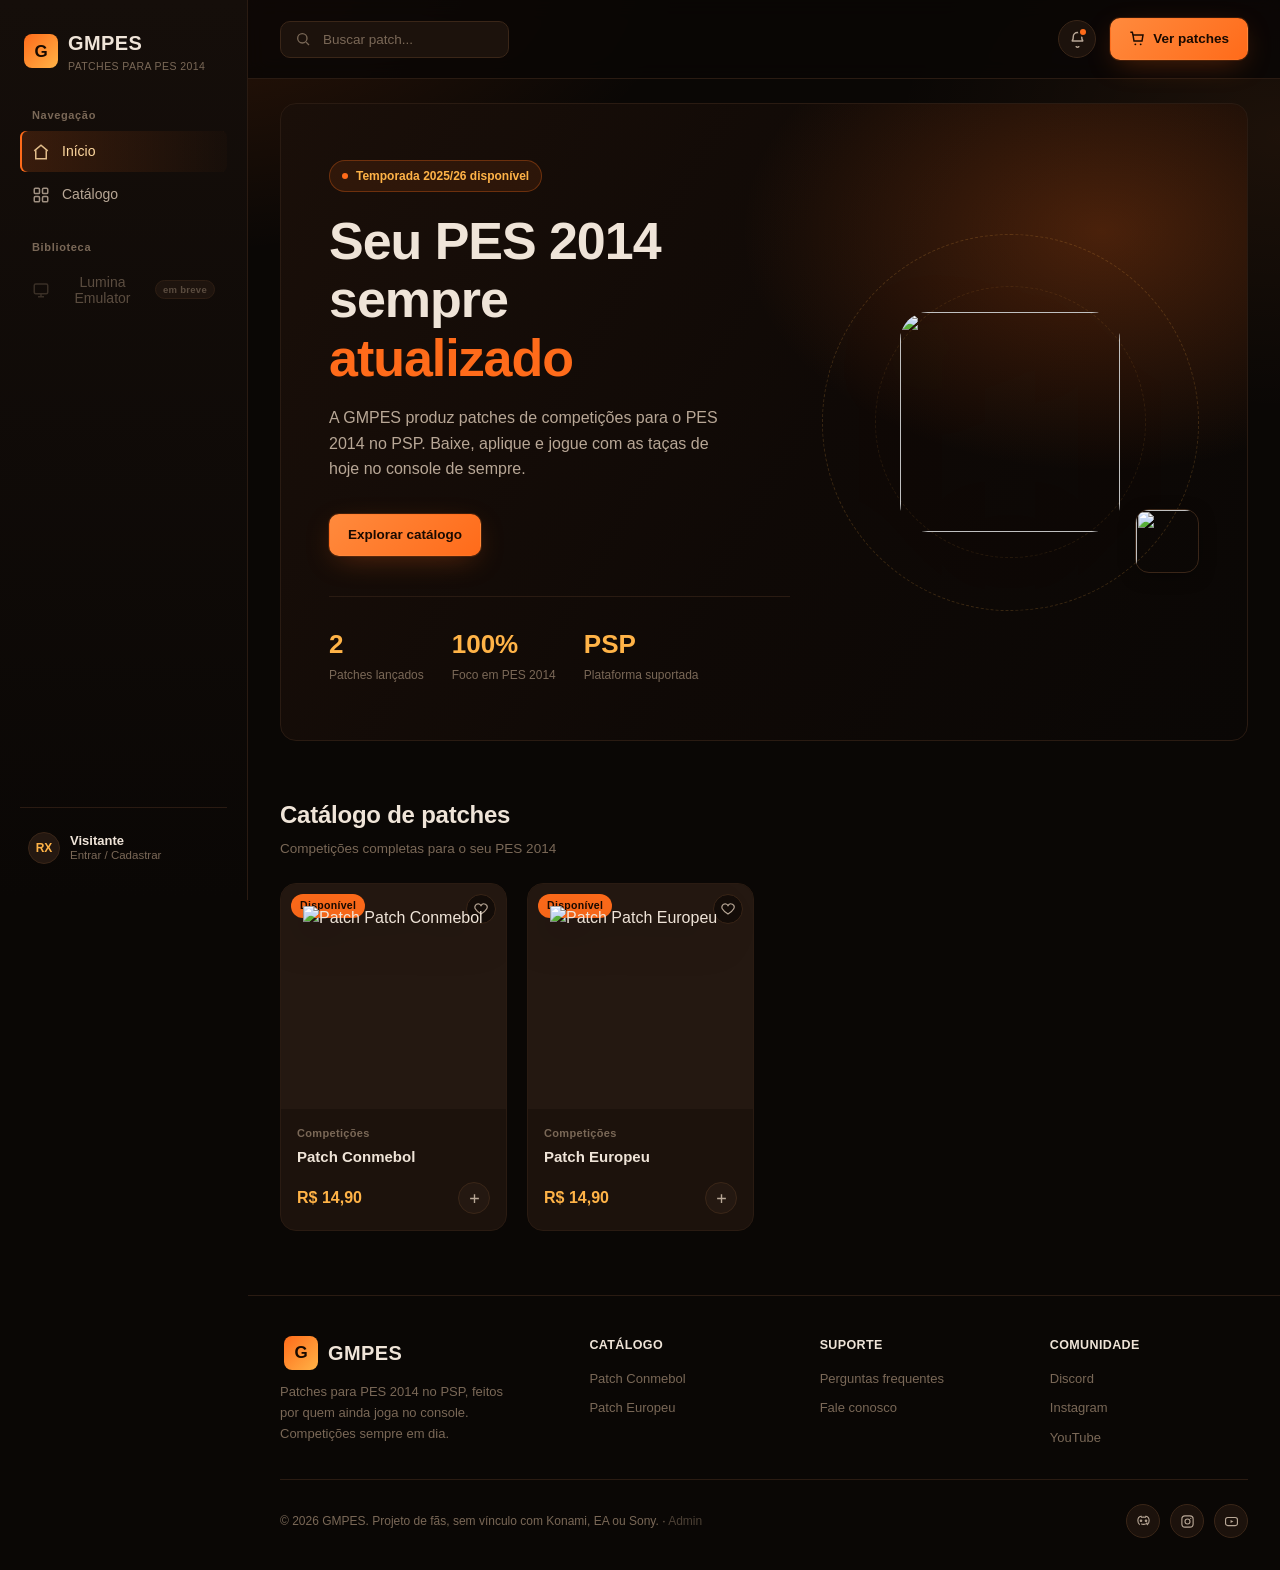
==== commit 41da0c9d: "Add files via upload" ====
--- a/index.html
+++ b/index.html
@@ -34,14 +34,6 @@
         <li><a class="nav-link" href="#catalogo">
           <svg viewBox="0 0 24 24" fill="none" stroke="currentColor" stroke-width="2"><rect x="3" y="3" width="7" height="7" rx="1.5"/><rect x="14" y="3" width="7" height="7" rx="1.5"/><rect x="3" y="14" width="7" height="7" rx="1.5"/><rect x="14" y="14" width="7" height="7" rx="1.5"/></svg>
           Catálogo
-        </a></li>
-        <li><a class="nav-link" href="#como-funciona">
-          <svg viewBox="0 0 24 24" fill="none" stroke="currentColor" stroke-width="2"><path d="M12 2 2 7l10 5 10-5-10-5Z"/><path d="M2 17l10 5 10-5"/><path d="M2 12l10 5 10-5"/></svg>
-          Como funciona
-        </a></li>
-        <li><a class="nav-link" href="#compatibilidade">
-          <svg viewBox="0 0 24 24" fill="none" stroke="currentColor" stroke-width="2"><rect x="2" y="7" width="20" height="10" rx="2"/><circle cx="7" cy="12" r="1.4" fill="currentColor" stroke="none"/><path d="M11 12h8"/></svg>
-          Compatibilidade
         </a></li>
       </ul>
 
@@ -87,7 +79,7 @@
         </button>
         <a href="#catalogo" class="btn btn-primary">
           <svg viewBox="0 0 24 24" width="16" height="16" fill="none" stroke="currentColor" stroke-width="2.2"><path d="M6 6h15l-1.5 9h-12L6 6Z"/><path d="M6 6 5 2H2"/><circle cx="9.5" cy="20" r="1.4" fill="currentColor" stroke="none"/><circle cx="17.5" cy="20" r="1.4" fill="currentColor" stroke="none"/></svg>
-          Ver patches
+          <span>Ver patches</span>
         </a>
       </div>
     </header>
@@ -102,7 +94,6 @@
         </p>
         <div class="hero-actions">
           <a href="#catalogo" class="btn btn-primary">Explorar catálogo</a>
-          <a href="#como-funciona" class="btn btn-ghost">Como instalar</a>
         </div>
         <div class="hero-stats">
           <div>
@@ -138,62 +129,6 @@
       <div class="grid" id="productGrid"></div>
     </section>
 
-    <section class="section" id="como-funciona">
-      <div class="section-head">
-        <div>
-          <h2 class="section-title">Como funciona</h2>
-          <p class="section-desc">Do download ao apito inicial em três passos</p>
-        </div>
-      </div>
-      <div class="feature-grid">
-        <div class="feature-card">
-          <div class="feature-icon">
-            <svg viewBox="0 0 24 24" fill="none" stroke="currentColor" stroke-width="2"><path d="M12 3v13"/><path d="m6 11 6 6 6-6"/><path d="M5 21h14"/></svg>
-          </div>
-          <div class="feature-title">1. Baixe o patch</div>
-          <div class="feature-desc">Escolha o patch compatível com a versão do seu jogo e faça o download direto do catálogo.</div>
-        </div>
-        <div class="feature-card">
-          <div class="feature-icon">
-            <svg viewBox="0 0 24 24" fill="none" stroke="currentColor" stroke-width="2"><rect x="4" y="2" width="16" height="20" rx="2"/><path d="M9 18h6"/><path d="M9 6h6M9 10h6"/></svg>
-          </div>
-          <div class="feature-title">2. Copie para o cartão</div>
-          <div class="feature-desc">Extraia os arquivos e copie para a pasta do jogo no Memory Stick, seguindo o passo a passo incluso.</div>
-        </div>
-        <div class="feature-card">
-          <div class="feature-icon">
-            <svg viewBox="0 0 24 24" fill="none" stroke="currentColor" stroke-width="2"><path d="M6 4v16l14-8-14-8Z"/></svg>
-          </div>
-          <div class="feature-title">3. Jogue atualizado</div>
-          <div class="feature-desc">Abra o jogo normalmente e pronto: elencos, uniformes e competições atualizados na tela.</div>
-        </div>
-      </div>
-    </section>
-
-    <section class="section" id="compatibilidade">
-      <div class="section-head">
-        <div>
-          <h2 class="section-title">Compatibilidade</h2>
-          <p class="section-desc">Testado na versão oficial do jogo para PSP</p>
-        </div>
-      </div>
-      <div class="compat-strip">
-        <div class="compat-item"><span class="compat-dot"></span><span class="compat-text"><b>PES 2014</b> — versão PSP, todas as regiões</span></div>
-        <div class="compat-item"><span class="compat-dot"></span><span class="compat-text"><b>PPSSPP</b> — funciona no emulador para PC e Android</span></div>
-        <div class="compat-item"><span class="compat-dot"></span><span class="compat-text"><b>Memory Stick</b> — também funciona em PSP original</span></div>
-      </div>
-    </section>
-
-    <section class="section" id="comunidade">
-      <div class="cta-banner">
-        <div>
-          <h2>Pronto para atualizar seu jogo?</h2>
-          <p>Baixe o patch certo pro seu PES 2014 e volte a jogar com as competições de hoje.</p>
-        </div>
-        <a href="#catalogo" class="btn btn-primary">Ver catálogo completo</a>
-      </div>
-    </section>
-
     <footer>
       <div class="container" style="padding:0;">
         <div class="footer-grid">
@@ -214,8 +149,6 @@
           <div>
             <div class="footer-col-title">Suporte</div>
             <div class="footer-links">
-              <a href="#como-funciona">Como instalar</a>
-              <a href="#compatibilidade">Compatibilidade</a>
               <a href="#">Perguntas frequentes</a>
               <a href="#">Fale conosco</a>
             </div>
@@ -230,7 +163,7 @@
           </div>
         </div>
         <div class="footer-bottom">
-          <span>© 2026 GMPES. Projeto de fãs, sem vínculo com Konami, EA ou Sony.</span>
+          <span>© 2026 GMPES. Projeto de fãs, sem vínculo com Konami, EA ou Sony. · <a href="admin.html" style="color:inherit; opacity:0.6;">Admin</a></span>
           <div class="social-row">
             <a class="social-btn" href="#" aria-label="Discord">
               <svg viewBox="0 0 24 24" fill="none" stroke="currentColor" stroke-width="1.8"><path d="M8 12a1.2 1.2 0 1 1 0-2.4A1.2 1.2 0 0 1 8 12Zm8 0a1.2 1.2 0 1 1 0-2.4A1.2 1.2 0 0 1 16 12Z"/><path d="M6 17c-2-1-3-3-3-6.5C3 6 5 4 8 3.5l1 1.8c1-.2 2-.3 3-.3s2 .1 3 .3L16 3.5C19 4 21 6 21 10.5c0 3.5-1 5.5-3 6.5l-1.2-2c.6-.3 1.1-.6 1.5-1"/><path d="M8.5 15.5s1.3 1 3.5 1 3.5-1 3.5-1"/></svg>
@@ -249,6 +182,7 @@
   </div>
 </div>
 
+<script src="store.js"></script>
 <script src="app.js"></script>
 </body>
 </html>
--- a/styles.css
+++ b/styles.css
@@ -639,7 +639,7 @@
     box-shadow: 20px 0 60px rgba(0,0,0,0.5);
   }
   .sidebar.open{ transform: translateX(0); }
-  .menu-toggle{ display:flex; }
+  .menu-toggle{ display:flex; flex-shrink:0; }
   .sidebar-overlay{
     display:none;
     position:fixed; inset:0; background: rgba(0,0,0,0.6);
@@ -649,8 +649,17 @@
   .hero{ grid-template-columns: 1fr; padding: 40px 28px; margin: 16px 16px 0; }
   .hero-visual{ display:none; }
   .section{ padding: 44px 16px 0; }
-  .topbar{ padding: 14px 16px; }
-  .search{ max-width: none; }
+  .topbar{ padding: 12px 16px; gap: 10px; }
+  .topbar > div:first-child{ flex: 1; min-width: 0; }
+  .search{ max-width: none; min-width: 0; padding: 8px 12px; }
+  .search input{ min-width: 0; }
+  .topbar-actions{ gap: 8px; flex-shrink: 0; }
+  .icon-btn{ width: 34px; height: 34px; flex-shrink: 0; }
+  .topbar-actions .btn-primary{
+    padding: 9px 10px;
+    gap: 0;
+  }
+  .topbar-actions .btn-primary span{ display:none; }
   .grid{ grid-template-columns: repeat(2,1fr); }
   .feature-grid{ grid-template-columns: 1fr; }
   .proof-grid{ grid-template-columns: 1fr; }
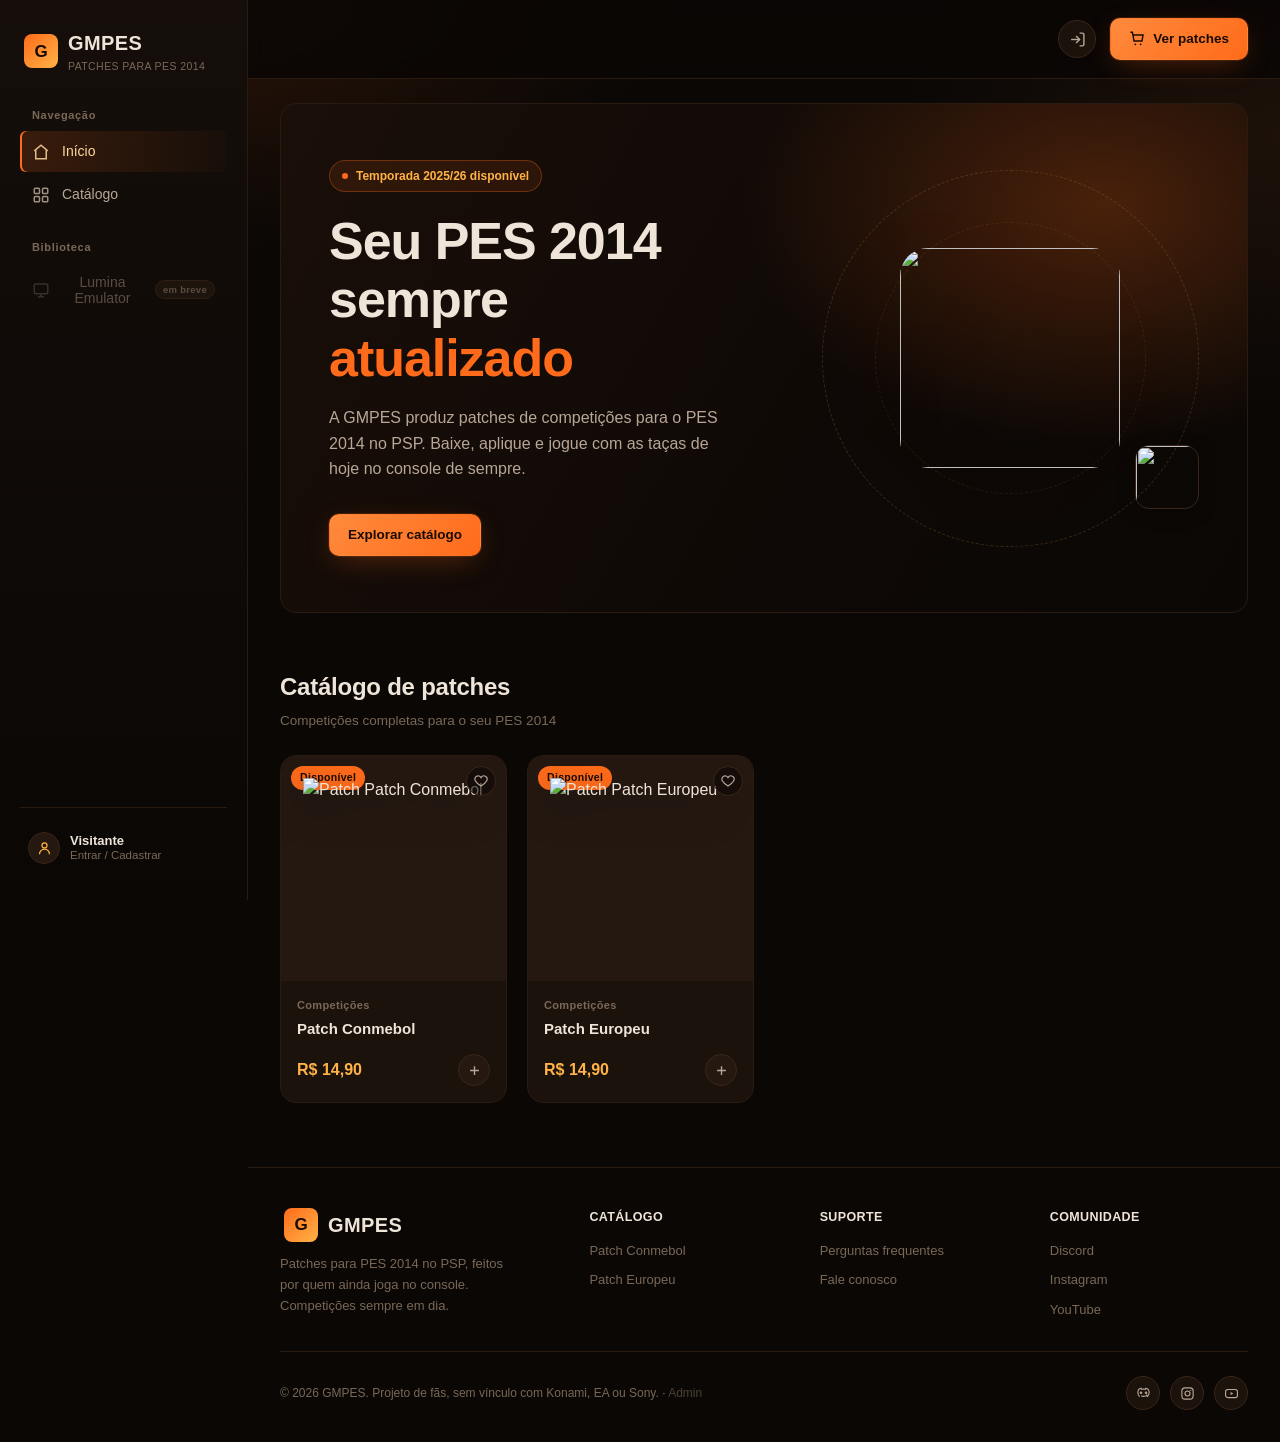
==== commit 88771f16: "Add files via upload" ====
--- a/index.html
+++ b/index.html
@@ -50,13 +50,15 @@
     </nav>
 
     <div class="sidebar-footer">
-      <div class="user-chip">
-        <div class="user-avatar">RX</div>
+      <a href="login.html" class="user-chip">
+        <div class="user-avatar">
+          <svg viewBox="0 0 24 24" width="15" height="15" fill="none" stroke="currentColor" stroke-width="2"><path d="M20 21a8 8 0 1 0-16 0"/><circle cx="12" cy="7" r="4"/></svg>
+        </div>
         <div class="user-meta">
           <span class="user-name">Visitante</span>
           <span class="user-role">Entrar / Cadastrar</span>
         </div>
-      </div>
+      </a>
     </div>
   </aside>
 
@@ -67,16 +69,11 @@
         <button class="menu-toggle" id="menuToggle" aria-label="Abrir menu">
           <svg viewBox="0 0 24 24" fill="none" stroke="currentColor" stroke-width="2"><path d="M3 6h18M3 12h18M3 18h18"/></svg>
         </button>
-        <div class="search">
-          <svg viewBox="0 0 24 24" fill="none" stroke="currentColor" stroke-width="2"><circle cx="11" cy="11" r="7"/><path d="m21 21-4.3-4.3"/></svg>
-          <input type="text" placeholder="Buscar patch...">
-        </div>
       </div>
       <div class="topbar-actions">
-        <button class="icon-btn" aria-label="Notificações">
-          <svg viewBox="0 0 24 24" fill="none" stroke="currentColor" stroke-width="2"><path d="M6 8a6 6 0 0 1 12 0c0 5 2 6 2 6H4s2-1 2-6Z"/><path d="M10 21a2 2 0 0 0 4 0"/></svg>
-          <span class="icon-dot"></span>
-        </button>
+        <a href="login.html" class="icon-btn" aria-label="Entrar">
+          <svg viewBox="0 0 24 24" fill="none" stroke="currentColor" stroke-width="2"><path d="M15 3h4a2 2 0 0 1 2 2v14a2 2 0 0 1-2 2h-4"/><path d="M10 17l5-5-5-5"/><path d="M15 12H3"/></svg>
+        </a>
         <a href="#catalogo" class="btn btn-primary">
           <svg viewBox="0 0 24 24" width="16" height="16" fill="none" stroke="currentColor" stroke-width="2.2"><path d="M6 6h15l-1.5 9h-12L6 6Z"/><path d="M6 6 5 2H2"/><circle cx="9.5" cy="20" r="1.4" fill="currentColor" stroke="none"/><circle cx="17.5" cy="20" r="1.4" fill="currentColor" stroke="none"/></svg>
           <span>Ver patches</span>
@@ -94,20 +91,6 @@
         </p>
         <div class="hero-actions">
           <a href="#catalogo" class="btn btn-primary">Explorar catálogo</a>
-        </div>
-        <div class="hero-stats">
-          <div>
-            <div class="stat-num">2</div>
-            <div class="stat-label">Patches lançados</div>
-          </div>
-          <div>
-            <div class="stat-num">100%</div>
-            <div class="stat-label">Foco em PES 2014</div>
-          </div>
-          <div>
-            <div class="stat-num">PSP</div>
-            <div class="stat-label">Plataforma suportada</div>
-          </div>
         </div>
       </div>
       <div class="hero-visual" aria-hidden="true">
--- a/styles.css
+++ b/styles.css
@@ -189,13 +189,16 @@
   gap: 10px;
   padding: 8px;
   border-radius: var(--radius-sm);
-}
+  transition: background .15s ease;
+}
+.user-chip:hover{ background: var(--surface); }
 .user-avatar{
   width: 32px; height:32px; border-radius: 50%;
   background: var(--surface-2);
   border: 1px solid var(--line);
   display:flex; align-items:center; justify-content:center;
   font-size: 12px; font-weight:700; color: var(--amber);
+  flex-shrink: 0;
 }
 .user-meta{ display:flex; flex-direction:column; line-height:1.2; }
 .user-name{ font-size: 13px; font-weight:600; color: var(--text); }
@@ -450,6 +453,11 @@
   border-color: rgba(255,107,26,0.5);
   box-shadow: var(--shadow-ember);
 }
+.card-link-overlay{
+  position: absolute;
+  inset: 0;
+  z-index: 1;
+}
 .card-media{
   aspect-ratio: 1/1;
   background: var(--surface-2);
@@ -477,6 +485,7 @@
   border: 1px solid var(--line);
   display:flex; align-items:center; justify-content:center;
   color: var(--text-dim);
+  z-index: 2;
 }
 .card-fav svg{ width:14px; height:14px; }
 .card-body{ padding: 16px; }
@@ -494,6 +503,8 @@
   color: var(--text-dim);
   display:flex; align-items:center; justify-content:center;
   transition: background .15s ease, color .15s ease, border-color .15s ease;
+  position: relative;
+  z-index: 2;
 }
 .add-btn:hover{ background: var(--ember); color:#1a0a00; border-color: var(--ember); }
 .add-btn svg{ width:15px; height:15px; }
@@ -665,7 +676,6 @@
   .proof-grid{ grid-template-columns: 1fr; }
   .footer-grid{ grid-template-columns: 1fr 1fr; }
   .cta-banner{ flex-direction:column; align-items:flex-start; }
-  .hero-stats{ flex-wrap:wrap; row-gap:16px; }
 }
 
 @media (max-width: 560px){
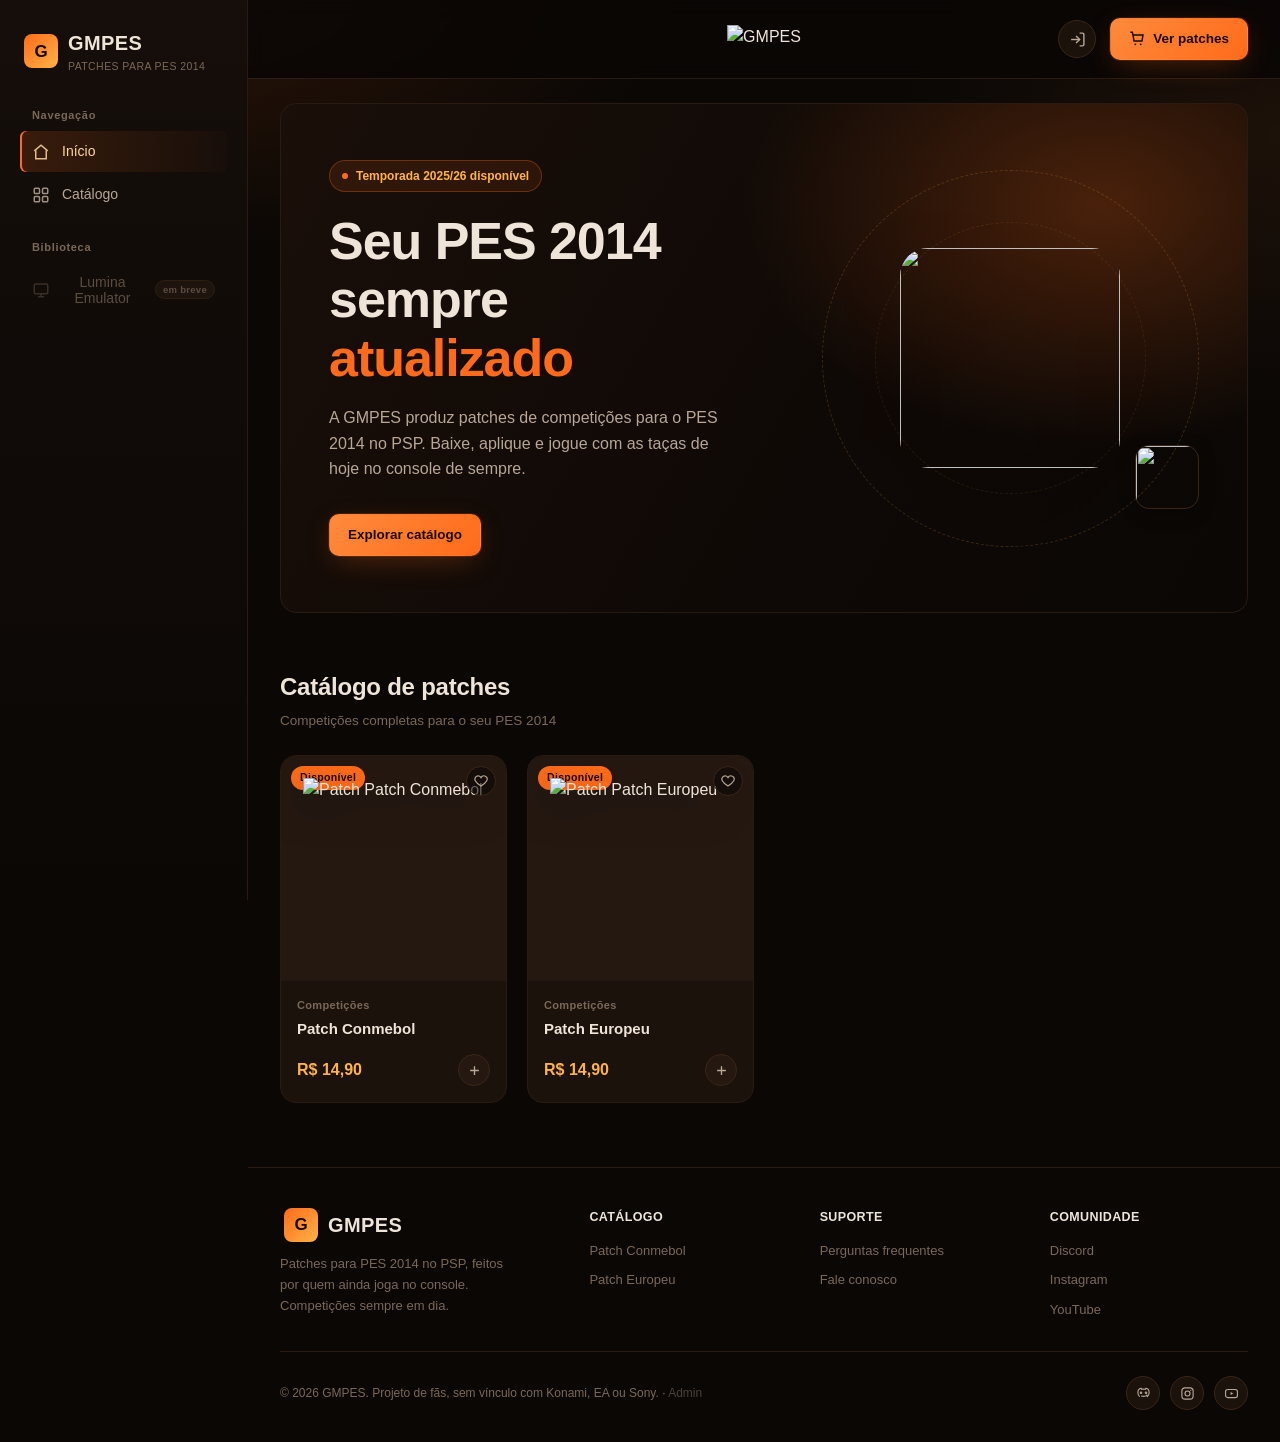
==== commit af5580c8: "Add files via upload" ====
--- a/index.html
+++ b/index.html
@@ -48,18 +48,6 @@
         </li>
       </ul>
     </nav>
-
-    <div class="sidebar-footer">
-      <a href="login.html" class="user-chip">
-        <div class="user-avatar">
-          <svg viewBox="0 0 24 24" width="15" height="15" fill="none" stroke="currentColor" stroke-width="2"><path d="M20 21a8 8 0 1 0-16 0"/><circle cx="12" cy="7" r="4"/></svg>
-        </div>
-        <div class="user-meta">
-          <span class="user-name">Visitante</span>
-          <span class="user-role">Entrar / Cadastrar</span>
-        </div>
-      </a>
-    </div>
   </aside>
 
   <div class="main">
@@ -70,6 +58,9 @@
           <svg viewBox="0 0 24 24" fill="none" stroke="currentColor" stroke-width="2"><path d="M3 6h18M3 12h18M3 18h18"/></svg>
         </button>
       </div>
+      <a href="index.html#inicio" class="topbar-logo">
+        <img src="assets/img/logo-gmpes.png" alt="GMPES">
+      </a>
       <div class="topbar-actions">
         <a href="login.html" class="icon-btn" aria-label="Entrar">
           <svg viewBox="0 0 24 24" fill="none" stroke="currentColor" stroke-width="2"><path d="M15 3h4a2 2 0 0 1 2 2v14a2 2 0 0 1-2 2h-4"/><path d="M10 17l5-5-5-5"/><path d="M15 12H3"/></svg>
--- a/styles.css
+++ b/styles.css
@@ -218,6 +218,21 @@
   background: rgba(10,7,5,0.85);
   backdrop-filter: blur(10px);
   border-bottom: 1px solid var(--line-soft);
+}
+.topbar-logo{
+  position: absolute;
+  left: 50%;
+  top: 50%;
+  transform: translate(-50%, -50%);
+  display: flex;
+  align-items: center;
+  height: 28px;
+  z-index: 1;
+}
+.topbar-logo img{
+  height: 100%;
+  width: auto;
+  display: block;
 }
 .search{
   flex:1;
@@ -662,6 +677,7 @@
   .section{ padding: 44px 16px 0; }
   .topbar{ padding: 12px 16px; gap: 10px; }
   .topbar > div:first-child{ flex: 1; min-width: 0; }
+  .topbar-logo{ height: 20px; }
   .search{ max-width: none; min-width: 0; padding: 8px 12px; }
   .search input{ min-width: 0; }
   .topbar-actions{ gap: 8px; flex-shrink: 0; }
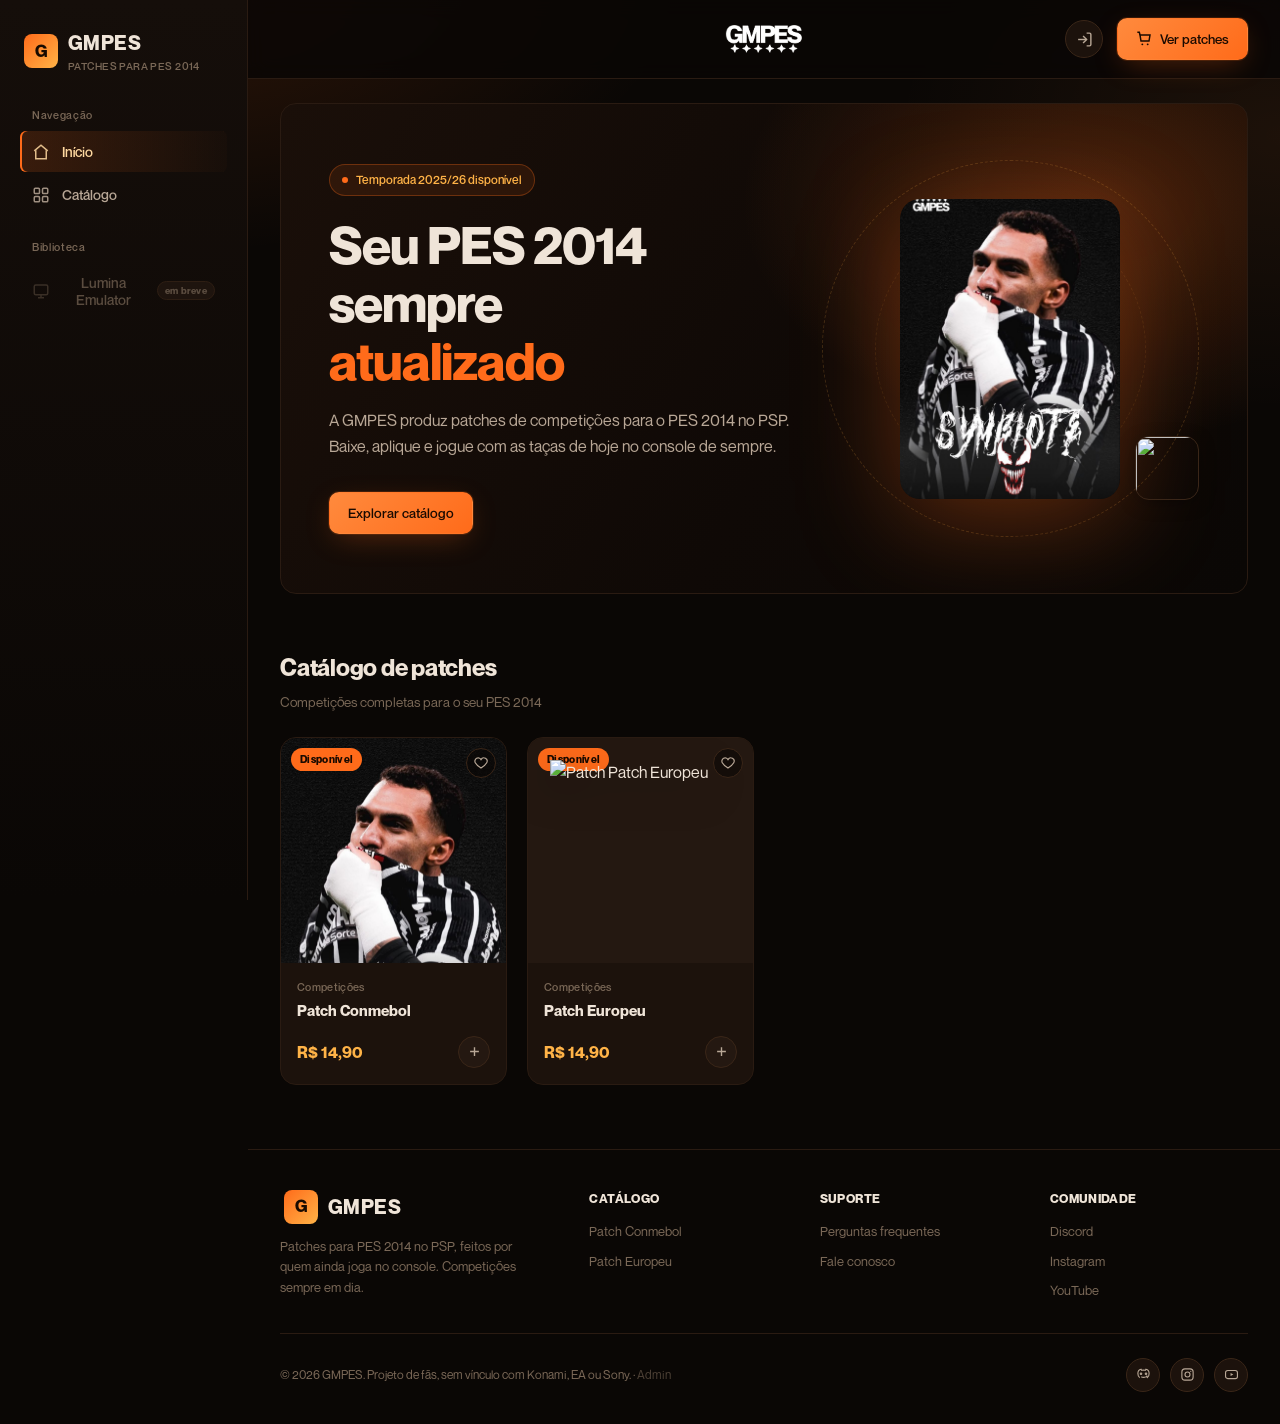
==== commit 41509f6b: "Add files via upload" ====
--- a/index.html
+++ b/index.html
@@ -87,7 +87,7 @@
       <div class="hero-visual" aria-hidden="true">
         <div class="patch-orbit"></div>
         <div class="patch-orbit o2"></div>
-        <img class="patch-hero" src="assets/patches/conmebol.svg" alt="">
+        <img class="patch-hero" src="assets/patches/conmebol-capa.jpg" alt="">
         <img class="patch-mini m2" src="assets/patches/europeu.svg" alt="">
       </div>
     </section>
--- a/styles.css
+++ b/styles.css
@@ -1,3 +1,60 @@
+@font-face{
+  font-family: "Neue Montreal";
+  src: url("assets/fonts/NeueMontreal-Light.woff") format("woff");
+  font-weight: 300;
+  font-style: normal;
+  font-display: swap;
+}
+@font-face{
+  font-family: "Neue Montreal";
+  src: url("assets/fonts/NeueMontreal-LightItalic.woff") format("woff");
+  font-weight: 300;
+  font-style: italic;
+  font-display: swap;
+}
+@font-face{
+  font-family: "Neue Montreal";
+  src: url("assets/fonts/NeueMontreal-Regular.woff") format("woff");
+  font-weight: 400;
+  font-style: normal;
+  font-display: swap;
+}
+@font-face{
+  font-family: "Neue Montreal";
+  src: url("assets/fonts/NeueMontreal-Italic.woff") format("woff");
+  font-weight: 400;
+  font-style: italic;
+  font-display: swap;
+}
+@font-face{
+  font-family: "Neue Montreal";
+  src: url("assets/fonts/NeueMontreal-Medium.woff") format("woff");
+  font-weight: 500;
+  font-style: normal;
+  font-display: swap;
+}
+@font-face{
+  font-family: "Neue Montreal";
+  src: url("assets/fonts/NeueMontreal-MediumItalic.woff") format("woff");
+  font-weight: 500;
+  font-style: italic;
+  font-display: swap;
+}
+@font-face{
+  font-family: "Neue Montreal";
+  src: url("assets/fonts/NeueMontreal-Bold.woff") format("woff");
+  font-weight: 700;
+  font-style: normal;
+  font-display: swap;
+}
+@font-face{
+  font-family: "Neue Montreal";
+  src: url("assets/fonts/NeueMontreal-BoldItalic.woff") format("woff");
+  font-weight: 700;
+  font-style: italic;
+  font-display: swap;
+}
+
 :root{
   --black:        #0A0705;
   --charcoal:     #150E0A;
@@ -17,8 +74,8 @@
 
   --success:      #7FBA6B;
 
-  --font-display: "Inter", -apple-system, BlinkMacSystemFont, "Segoe UI", Helvetica, Arial, sans-serif;
-  --font-body:    "Inter", -apple-system, BlinkMacSystemFont, "Segoe UI", Helvetica, Arial, sans-serif;
+  --font-display: "Neue Montreal", "Inter", -apple-system, BlinkMacSystemFont, "Segoe UI", Helvetica, Arial, sans-serif;
+  --font-body:    "Neue Montreal", "Inter", -apple-system, BlinkMacSystemFont, "Segoe UI", Helvetica, Arial, sans-serif;
 
   --radius-sm: 6px;
   --radius-md: 10px;
@@ -27,6 +84,7 @@
   --shadow-ember: 0 0 0 1px rgba(255,107,26,0.15), 0 8px 30px -8px rgba(255,107,26,0.35);
   --shadow-card: 0 4px 20px -6px rgba(0,0,0,0.6);
 }
+
 
 *, *::before, *::after{ box-sizing: border-box; }
 html{ scroll-behavior: smooth; }
@@ -43,7 +101,7 @@
 a{ color:inherit; text-decoration:none; }
 button{ font-family:inherit; cursor:pointer; }
 ul{ list-style:none; margin:0; padding:0; }
-h1,h2,h3,h4{ margin:0; font-family: var(--font-display); font-weight:800; letter-spacing:-0.01em; }
+h1,h2,h3,h4{ margin:0; font-family: var(--font-display); font-weight:700; letter-spacing:-0.01em; }
 p{ margin:0; }
 
 ::selection{ background: var(--ember); color:#1a0a00; }
@@ -101,7 +159,7 @@
   background: linear-gradient(135deg, var(--ember), var(--amber));
   display:flex; align-items:center; justify-content:center;
   font-family: var(--font-display);
-  font-weight: 800;
+  font-weight: 700;
   font-size: 17px;
   color: #180a00;
   flex-shrink:0;
@@ -109,7 +167,7 @@
 .brand-name{
   font-family: var(--font-display);
   font-size: 20px;
-  font-weight: 800;
+  font-weight: 700;
   letter-spacing: 0.02em;
   color: var(--text);
 }
@@ -126,7 +184,7 @@
 .nav-group-label{
   font-size: 11px;
   color: var(--text-faint);
-  font-weight: 600;
+  font-weight: 500;
   letter-spacing: 0.06em;
   padding: 0 12px;
   margin-bottom: 8px;
@@ -201,7 +259,7 @@
   flex-shrink: 0;
 }
 .user-meta{ display:flex; flex-direction:column; line-height:1.2; }
-.user-name{ font-size: 13px; font-weight:600; color: var(--text); }
+.user-name{ font-size: 13px; font-weight:500; color: var(--text); }
 .user-role{ font-size: 11.5px; color: var(--text-faint); }
 
 .main{ min-width: 0; }
@@ -281,7 +339,7 @@
   padding: 10px 18px;
   border-radius: var(--radius-md);
   font-size: 13.5px;
-  font-weight: 600;
+  font-weight: 500;
   border: 1px solid transparent;
   transition: transform .12s ease, box-shadow .15s ease, background .15s ease;
   white-space: nowrap;
@@ -321,7 +379,7 @@
   align-items:center;
   gap:8px;
   font-size: 12px;
-  font-weight: 600;
+  font-weight: 500;
   color: var(--amber);
   background: rgba(255,107,26,0.1);
   border: 1px solid rgba(255,107,26,0.3);
@@ -368,7 +426,7 @@
   font-family: var(--font-display);
   font-size: 26px;
   color: var(--amber);
-  font-weight: 800;
+  font-weight: 700;
 }
 .stat-label{ font-size: 12px; color: var(--text-faint); margin-top:2px; }
 
@@ -387,8 +445,9 @@
 }
 .patch-orbit.o2{ inset: 14%; border-color: rgba(255,179,71,0.1); }
 .patch-hero{
-  width: 220px; height: 220px;
-  border-radius: 28px;
+  width: 220px; height: 300px;
+  border-radius: 20px;
+  object-fit: cover;
   filter: drop-shadow(0 20px 50px rgba(255,107,26,0.35));
   animation: float 5s ease-in-out infinite;
 }
@@ -419,7 +478,7 @@
 .section-desc{ font-size: 13.5px; color: var(--text-faint); margin-top: 6px; }
 .link-more{
   font-size: 13px;
-  font-weight: 600;
+  font-weight: 500;
   color: var(--amber);
   display:flex; align-items:center; gap:6px;
   flex-shrink:0;
@@ -441,7 +500,7 @@
   background: var(--surface);
   color: var(--text-dim);
   font-size: 13px;
-  font-weight: 600;
+  font-weight: 500;
   transition: all .15s ease;
 }
 .chip.active, .chip:hover{
@@ -479,8 +538,11 @@
   position:relative;
   display:flex; align-items:center; justify-content:center;
   padding: 22px;
+  overflow: hidden;
 }
 .card-media img{ width:100%; height:100%; object-fit:contain; filter: drop-shadow(0 8px 20px rgba(0,0,0,0.5)); }
+.card-media.is-photo{ padding: 0; }
+.card-media.is-photo img{ object-fit: cover; object-position: top center; filter: none; }
 .card-badge{
   position:absolute; top:10px; left:10px;
   font-size: 10.5px;
@@ -504,11 +566,11 @@
 }
 .card-fav svg{ width:14px; height:14px; }
 .card-body{ padding: 16px; }
-.card-cat{ font-size:11px; color: var(--text-faint); font-weight:600; letter-spacing:0.03em; margin-bottom:4px; }
+.card-cat{ font-size:11px; color: var(--text-faint); font-weight:500; letter-spacing:0.03em; margin-bottom:4px; }
 .card-title{ font-size: 15px; font-weight:700; color: var(--text); font-family: var(--font-body); }
 .card-foot{ display:flex; align-items:center; justify-content:space-between; margin-top:14px; }
 .price{ display:flex; align-items:baseline; gap:6px; }
-.price-now{ font-size:16px; font-weight:800; color:var(--amber); font-family: var(--font-display); }
+.price-now{ font-size:16px; font-weight:700; color:var(--amber); font-family: var(--font-display); }
 .price-old{ font-size:12px; color: var(--text-faint); text-decoration: line-through; }
 .add-btn{
   width:32px; height:32px;
@@ -585,7 +647,7 @@
   display:flex; align-items:center; justify-content:center;
   font-size:12px; font-weight:700; color: var(--amber);
 }
-.proof-name{ font-size:13px; font-weight:600; color:var(--text); }
+.proof-name{ font-size:13px; font-weight:500; color:var(--text); }
 .proof-meta{ font-size:11.5px; color:var(--text-faint); }
 
 .cta-banner{
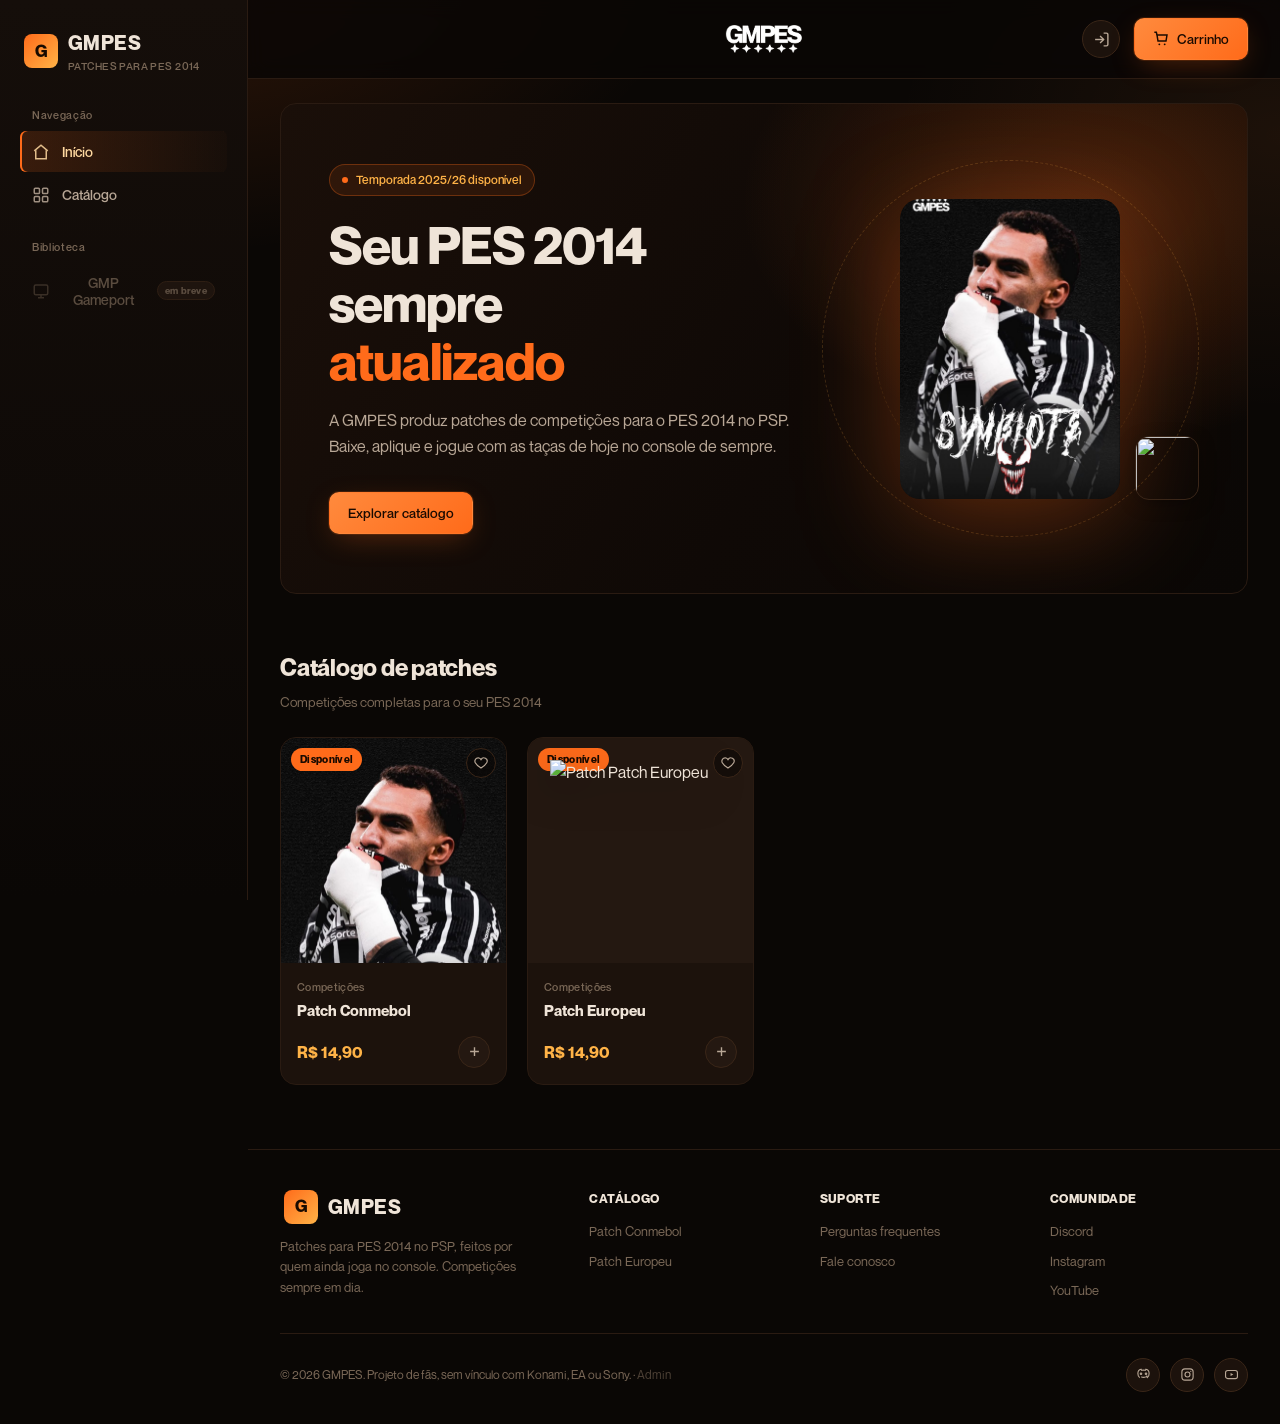
==== commit b64435cd: "Add files via upload" ====
--- a/index.html
+++ b/index.html
@@ -42,7 +42,7 @@
         <li>
           <button class="nav-link nav-link-disabled" disabled title="Em desenvolvimento">
             <svg viewBox="0 0 24 24" fill="none" stroke="currentColor" stroke-width="2"><rect x="3" y="4" width="18" height="13" rx="2"/><path d="M8 21h8M12 17v4"/></svg>
-            Lumina Emulator
+            GMP Gameport
             <span class="nav-soon">em breve</span>
           </button>
         </li>
@@ -65,9 +65,10 @@
         <a href="login.html" class="icon-btn" aria-label="Entrar">
           <svg viewBox="0 0 24 24" fill="none" stroke="currentColor" stroke-width="2"><path d="M15 3h4a2 2 0 0 1 2 2v14a2 2 0 0 1-2 2h-4"/><path d="M10 17l5-5-5-5"/><path d="M15 12H3"/></svg>
         </a>
-        <a href="#catalogo" class="btn btn-primary">
+        <a href="carrinho.html" class="btn btn-primary cart-btn">
           <svg viewBox="0 0 24 24" width="16" height="16" fill="none" stroke="currentColor" stroke-width="2.2"><path d="M6 6h15l-1.5 9h-12L6 6Z"/><path d="M6 6 5 2H2"/><circle cx="9.5" cy="20" r="1.4" fill="currentColor" stroke="none"/><circle cx="17.5" cy="20" r="1.4" fill="currentColor" stroke="none"/></svg>
-          <span>Ver patches</span>
+          <span>Carrinho</span>
+          <span class="cart-count" id="cartCount" style="display:none;">0</span>
         </a>
       </div>
     </header>
@@ -157,6 +158,7 @@
 </div>
 
 <script src="store.js"></script>
+<script src="cart.js"></script>
 <script src="app.js"></script>
 </body>
 </html>
--- a/styles.css
+++ b/styles.css
@@ -292,6 +292,17 @@
   width: auto;
   display: block;
 }
+.patch-back-link{
+  display:flex;
+  align-items:center;
+  gap: 6px;
+  font-size: 13.5px;
+  font-weight: 500;
+  color: var(--text-dim);
+  flex-shrink: 0;
+}
+.patch-back-link:hover{ color: var(--amber); }
+.patch-back-link span{ white-space: nowrap; }
 .search{
   flex:1;
   max-width: 420px;
@@ -585,6 +596,25 @@
 }
 .add-btn:hover{ background: var(--ember); color:#1a0a00; border-color: var(--ember); }
 .add-btn svg{ width:15px; height:15px; }
+.add-btn-success{ background: var(--success); border-color: var(--success); color: #0a1a08; }
+
+.cart-btn{ position: relative; }
+.cart-count{
+  position: absolute;
+  top: -6px;
+  right: -6px;
+  min-width: 18px;
+  height: 18px;
+  padding: 0 4px;
+  border-radius: 100px;
+  background: var(--black);
+  border: 2px solid var(--surface);
+  color: var(--amber);
+  font-size: 10.5px;
+  font-weight: 800;
+  align-items: center;
+  justify-content: center;
+}
 
 .feature-grid{
   display:grid;
@@ -740,6 +770,7 @@
   .topbar{ padding: 12px 16px; gap: 10px; }
   .topbar > div:first-child{ flex: 1; min-width: 0; }
   .topbar-logo{ height: 20px; }
+  .patch-back-link span{ display:none; }
   .search{ max-width: none; min-width: 0; padding: 8px 12px; }
   .search input{ min-width: 0; }
   .topbar-actions{ gap: 8px; flex-shrink: 0; }
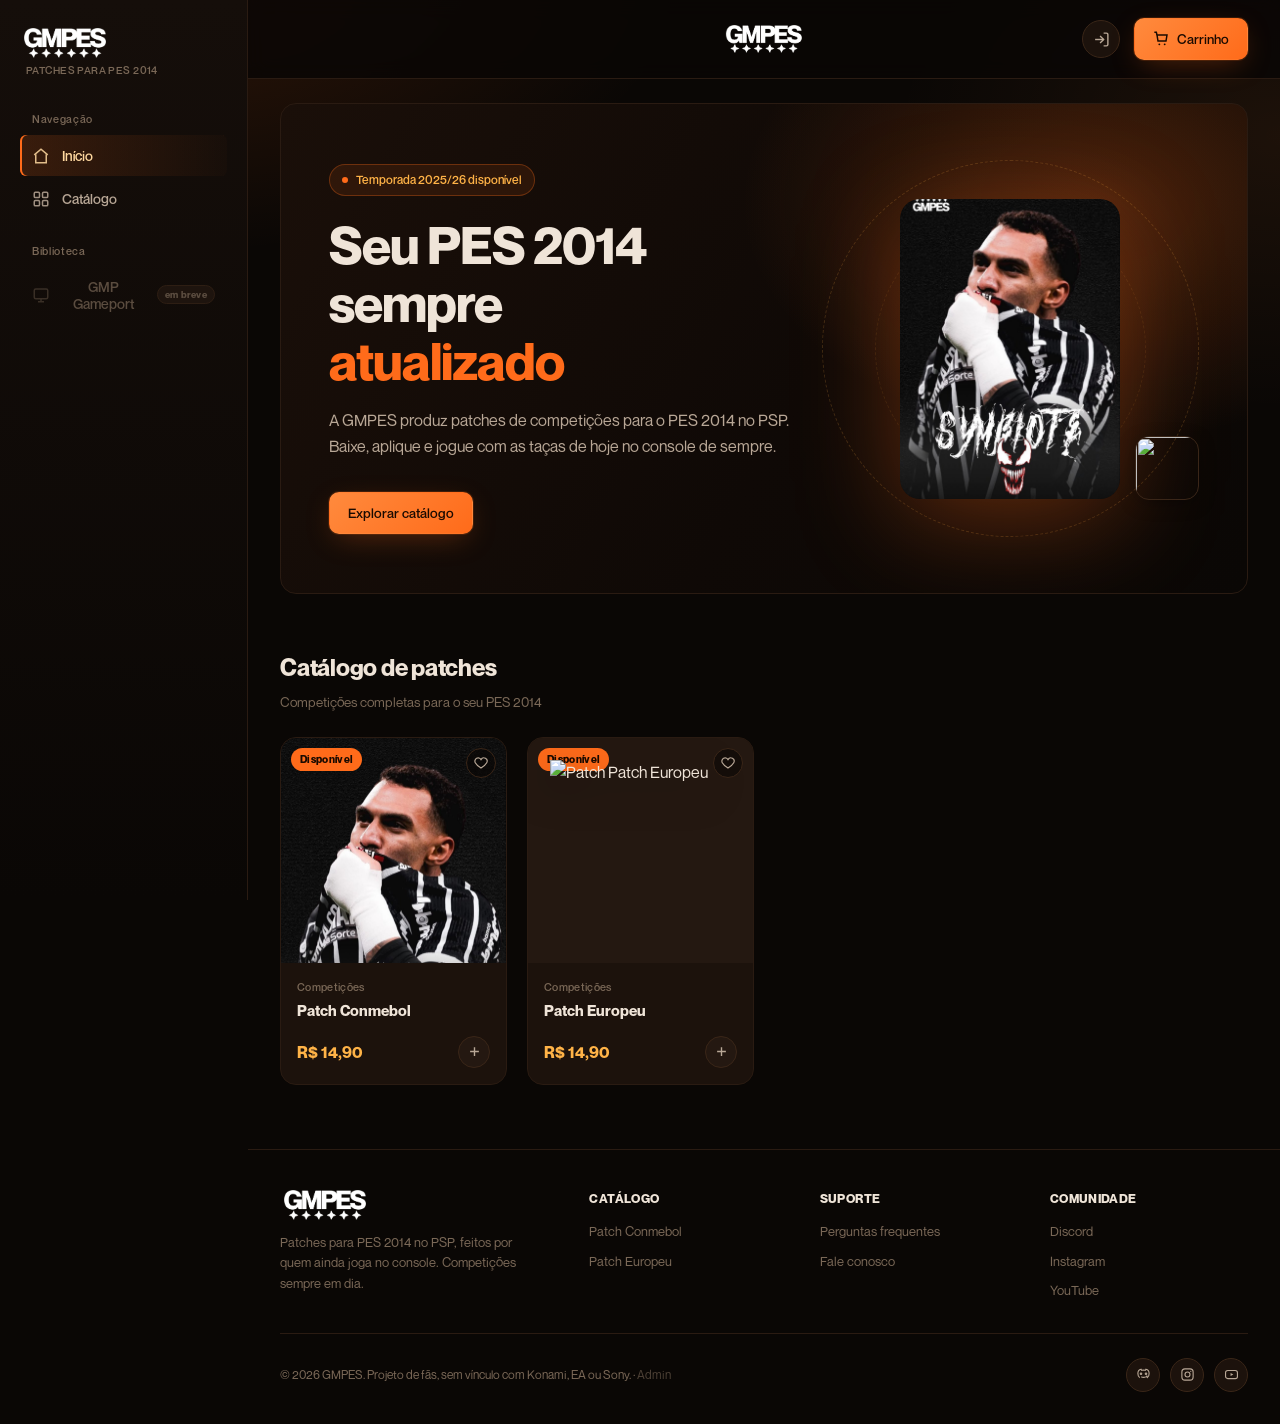
==== commit abd48034: "Add files via upload" ====
--- a/index.html
+++ b/index.html
@@ -17,11 +17,8 @@
 
   <aside class="sidebar" id="sidebar">
     <div class="brand">
-      <div class="brand-mark">G</div>
-      <div>
-        <span class="brand-name">GMPES</span>
-        <span class="brand-tag">PATCHES PARA PES 2014</span>
-      </div>
+      <img src="assets/img/logo-gmpes.png" alt="GMPES" class="brand-logo-img">
+      <span class="brand-tag">PATCHES PARA PES 2014</span>
     </div>
 
     <nav>
@@ -109,8 +106,7 @@
         <div class="footer-grid">
           <div class="footer-brand">
             <div class="brand">
-              <div class="brand-mark">G</div>
-              <span class="brand-name">GMPES</span>
+              <img src="assets/img/logo-gmpes.png" alt="GMPES" class="brand-logo-img">
             </div>
             <p>Patches para PES 2014 no PSP, feitos por quem ainda joga no console. Competições sempre em dia.</p>
           </div>
--- a/styles.css
+++ b/styles.css
@@ -149,9 +149,15 @@
 
 .brand{
   display:flex;
-  align-items:center;
-  gap:10px;
+  flex-direction: column;
+  align-items:flex-start;
+  gap: 4px;
   padding: 0 4px;
+}
+.brand-logo-img{
+  height: 30px;
+  width: auto;
+  display: block;
 }
 .brand-mark{
   width: 34px; height: 34px;
@@ -179,6 +185,7 @@
   color: var(--text-faint);
   letter-spacing: 0.04em;
   margin-top: 1px;
+  margin-left: 2px;
 }
 
 .nav-group-label{
